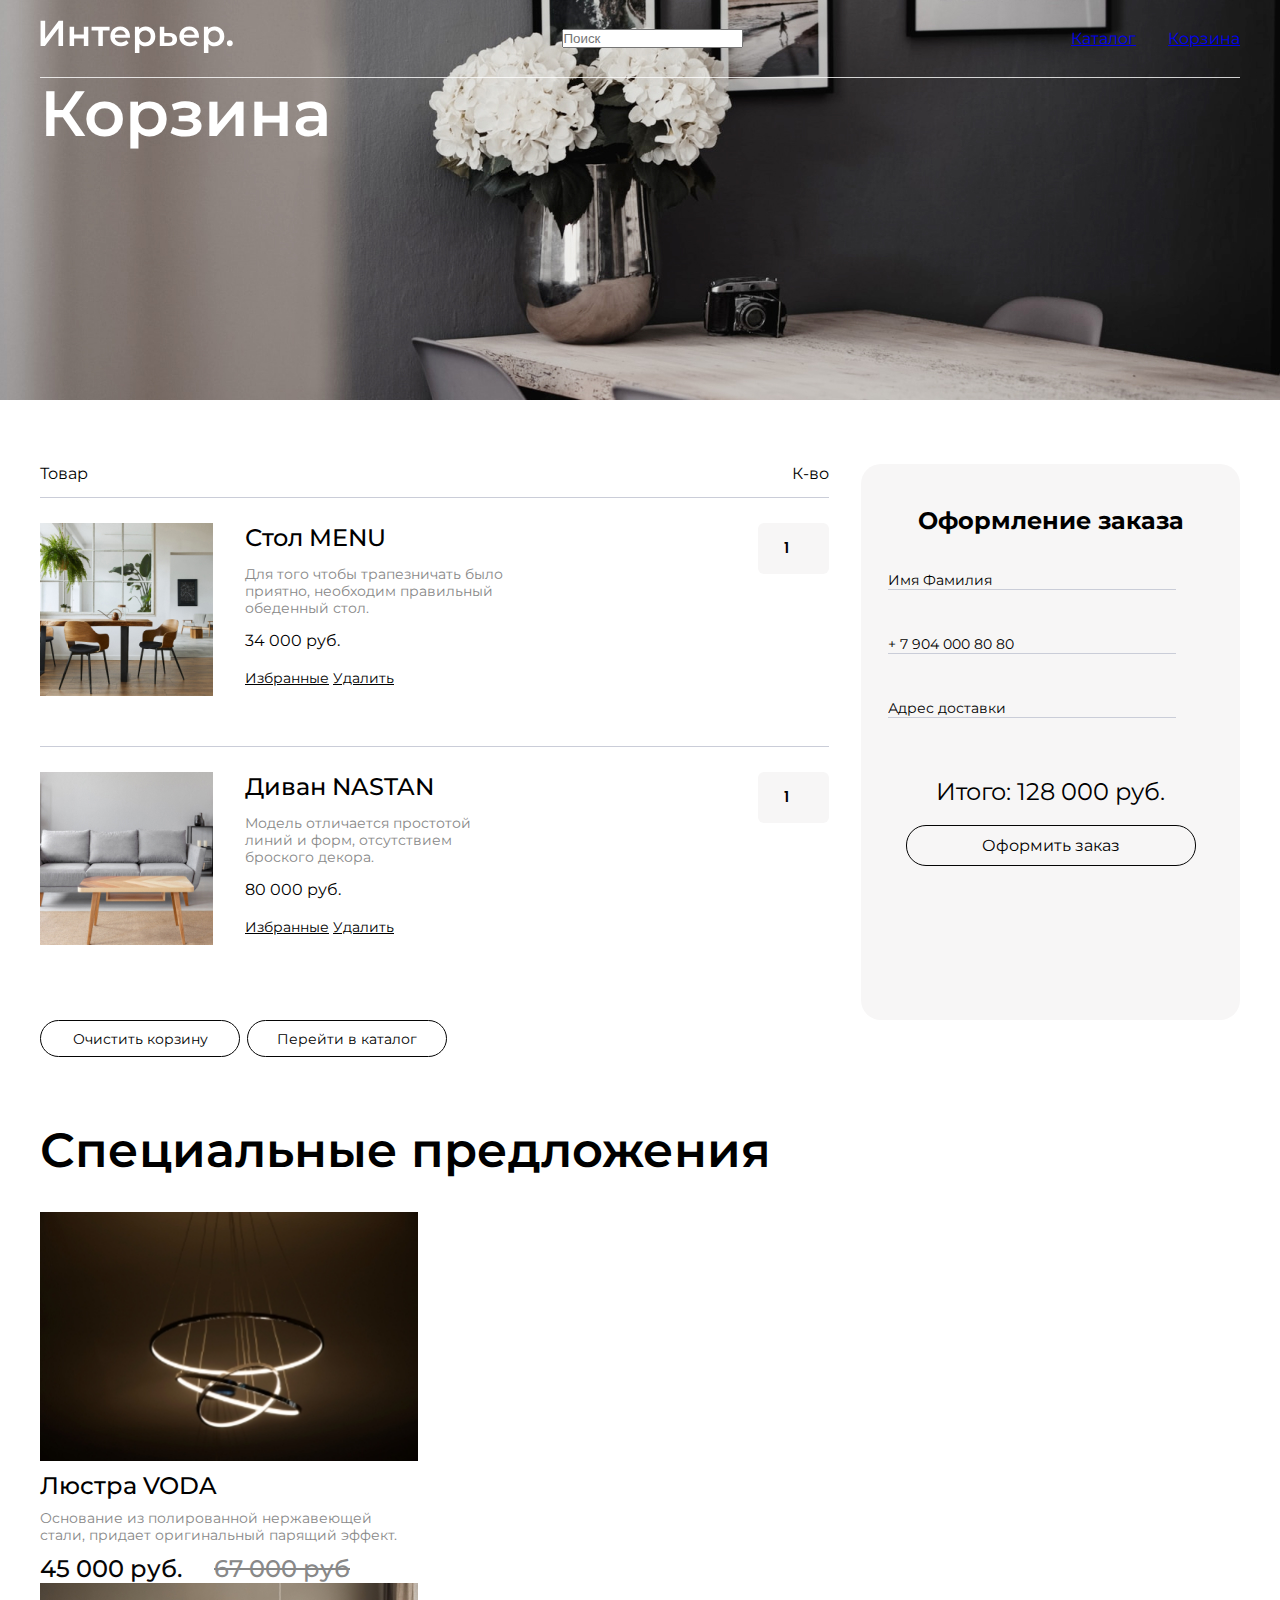
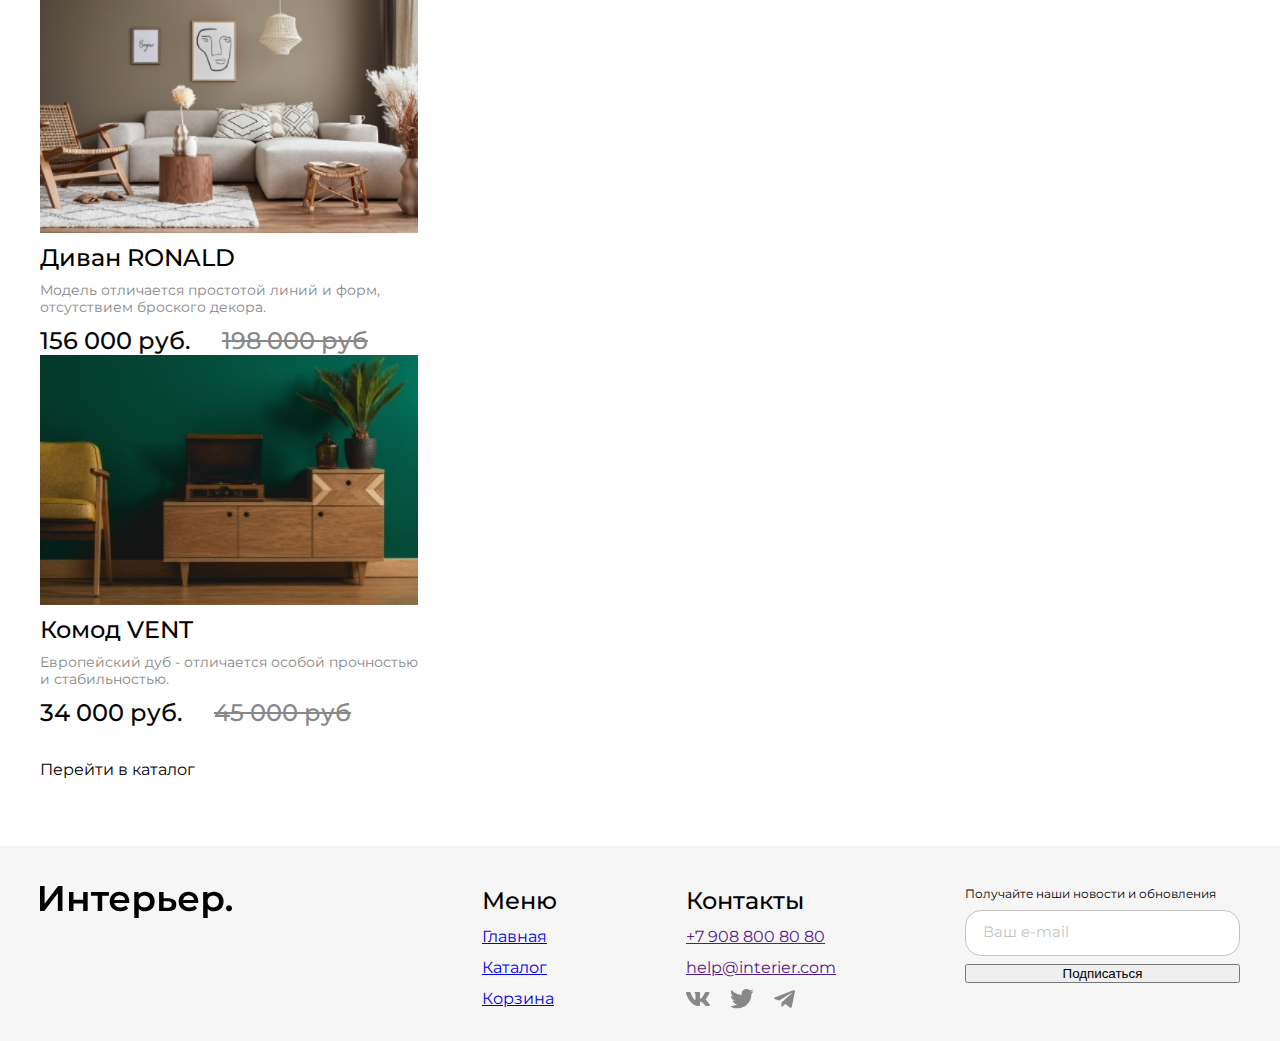
==== basket.html @ 19b3aca9 "Merge branch 'main' into course" ====
<!DOCTYPE html>
<html lang="en">

<head>
    <meta charset="UTF-8">
    <meta name="viewport" content="width=device-width, initial-scale=1.0">
    <title>Document</title>
    <link rel="preconnect" href="https://fonts.googleapis.com">
    <link rel="preconnect" href="https://fonts.gstatic.com" crossorigin>
    <link href="https://fonts.googleapis.com/css2?family=Montserrat:ital,wght@0,100..900;1,100..900&display=swap"
        rel="stylesheet">
    <link
        href="https://fonts.googleapis.com/css2?family=Poppins:ital,wght@0,100;0,200;0,300;0,400;0,500;0,600;0,700;0,800;0,900;1,100;1,200;1,300;1,400;1,500;1,600;1,700;1,800;1,900&display=swap"
        rel="stylesheet">
    <link rel="stylesheet" href="style.css">
</head>
    <body>
        <div class="top__basket center">
            <header class="header">
                <a class="logo" href="index.html"><img src="img/logo.svg" alt="Логотип"></a>
                <input placeholder="Поиск" class="header_input" type="text">
                <nav class="navigation">
                    <a class="navigation_link" href="catalog.html">Каталог</a>
                    <a class="navigation_link" href="basket.html">Корзина</a>
                </nav>
            </header>
            <h1 class="title__basket">Корзина </h1>
        </div>
        <div class="cart center">
            <div class="cart__content">
                    <div class="cart__name-box">
                        <p class="head__basket" >Товар</p>
                        <p class="head__basket">К-во</p>
                    </div>
                <div class="cart__item">
                    <div class="cart__left">
                        <img src="img/menu_mini.jpg" alt="menu_mini">
                        <div class="cart__info">
                            <h4 class="product__name">Стол MENU</h4>
                            <p class="product__overview">Для того чтобы трапезничать было приятно, необходим правильный обеденный стол.</p>
                            <p class="product__price">34 000 руб.</p>
                            <div class="cart__link-box">
                                <a class="cart__link-basket" href="#">Избранные</a>
                                <a class="cart__link-basket" href="#">Удалить</a>
                            </div>
                        </div>
                    </div>
                    <input class="number__basket" type="number" value="1" min="1">
                </div>
                <div class="cart__item">
                    <div class="cart__left">
                        <img src="img/nastan mini.jpg" alt="nastan mini">
                        <div class="cart__info">
                            <h4 class="product__name">Диван NASTAN</h4>
                            <p class="product__overview" >Модель отличается простотой линий и форм, отсутствием броского декора.</p>
                            <p class="product__price" >80 000 руб.</p>
                            <div class="cart__link-box">
                                <a class="cart__link-basket" href="#">Избранные</a>
                                <a class="cart__link-basket" href="#">Удалить</a>
                            </div>
                        </div>
                    </div>
                    <input class="number__basket" type="number" class="number_basket_min" value="1" min="1">
                </div>
            </div>
                    <div class="cart__form">
                        <h3 class="order" >Оформление заказа</h3>
                        <div class="order__basket">
                            <div class="form">
                                <input class="design" placeholder="Имя Фамилия" type="text">
                            </div>
                            <div class="form">
                                <input class="design" placeholder="+ 7 904 000 80 80" type="text">
                            </div>
                            <div class="form">
                                <input class="design" placeholder="Адрес доставки" type="text">
                            </div>
                        </div>
                        <p class="order__price"><span class="ingredient">Итого: 128 000 руб.</span></p>
                        <button class="order__text-basket">Оформить заказ</button>
                    </div>
        </div>
        <div class="forms center">
            <button class="bottom_box">Очистить корзину</button>
            <button class="bottom_box"><a href ="catalog.html" class="text_decoration_none">Перейти в каталог</a></button>
        </div>
    <main>
        <section class="product-box center">
            <h2 class="heading">Специальные предложения</h2>
            <div class="product-content">
                <article class="product">
                    <img src="img/productVODA.jpg" alt="product__img">
                    <h3 class="product__name">Люстра VODA</h3>
                    <p class="product__overview"> Основание из полированной нержавеющей стали, придает оригинальный
                        парящий эффект.</p>
                    <div class="product__box-price">
                        <span class="product__price">45 000 руб.</span>
                        <span class="product__price product__price-sale">67 000 руб</span>
                    </div>
                </article>
                <article class="product">
                    <img src="img/productRONALD.jpeg" alt="product__img">
                    <h3 class="product__name">Диван RONALD</h3>
                    <p class="product__overview">Модель отличается простотой линий и форм, отсутствием броского декора.
                    </p>
                    <div class="product__box-price">
                        <span class="product__price">156 000 руб.</span>
                        <span class="product__price product__price-sale">198 000 руб</span>
                    </div>
                </article>
                <article class="product">
                    <img src="img/productVENT.jpeg" alt="product__img">
                    <h3 class="product__name">Комод VENT</h3>
                    <p class="product__overview"> Европейский дуб - отличается особой прочностью и стабильностью.</p>
                    <div class="product__box-price">
                        <span class="product__price">34 000 руб.</span>
                        <span class="product__price product__price-sale">45 000 руб</span>
                    </div>
                </article>
            </div>
        </section>
        <div class="catalog center">
            <a class="catalog__link" href="catalog.html">Перейти в каталог</a>
        </div>
    </main>
    <footer class="footer center">
        <div>
            <img src="img/logofooter..svg" alt="Логотип">
        </div>
        <div class="footer__content">
            <section class="footer__info">
                <nav class="footer__item">
                    <h4 class="menu">Меню </h4>
                    <a class="menu__link " href="index.html">Главная</a>
                    <a class="menu__link" href="catalog.html">Каталог</a>
                    <a class="menu__link" href="cart.html">Корзина</a>
                </nav>
                <div class="footer__item">
                    <h4 class="contacts">Контакты</h4>
                    <a class="menu__link" href="">+7 908 800 80 80</a>
                    <a class="menu__link" href="">help@interier.com</a>
                    <div class="footer__icons">
                        <img src="img/vk.svg" alt="Вконтакте">
                        <img src="img/twitter.svg" alt="Твиттер">
                        <img src="img/telegram.svg" alt="Телеграм">
                    </div>
                </div>
                <form class="footer__form" action="#">
                    <p class="subscription">Получайте наши новости и обновления</p>
                    <input class="email" placeholder="Ваш e-mail" type="email">
                    <button class="button">Подписаться</button>
                </form>
            </section>
        </div>
    </footer>
</body>

</html>
---- style.css ----
.top__basket {
  height: 400px;
  background-image: url(img/basket_top.jpg);
  background-repeat: no-repeat;
  background-size: cover;
  background-position: center;
}

.title__basket {
  font-family: Montserrat;
  font-size: 64px;
  font-weight: 600;
  line-height: 70px;
  text-align: left;
  color: #ffffff;
}

.cart {
  display: grid;
  grid-template-columns: repeat(12, 1fr);
  gap: 32px;
  margin-top: 64px;
}
.cart__name-box {
  display: flex;
  justify-content: space-between;
  padding-bottom: 14px;
}
.cart__item {
  border-top: 0.5px solid #CACDD8;
  padding-top: 25px;
  margin-bottom: 50px;
  display: flex;
  justify-content: space-between;
  align-items: flex-start;
}
.cart__info {
  width: 276px;
}
.cart__left {
  display: flex;
  gap: 32px;
}
.cart__form {
  background: #F7F6F6;
  border-radius: 20px;
  height: 556px;
  grid-column: span 4;
  display: flex;
  flex-direction: column;
  align-items: center;
}
.cart__content {
  grid-column: span 8;
}
.cart__info {
  display: flex;
  flex-direction: column;
  gap: 14px;
}
.cart__link-basket {
  font-family: Montserrat;
  font-size: 14px;
  font-weight: 400;
  line-height: 29.4px;
  text-align: center;
  color: #000000;
}

.order {
  font-family: Montserrat;
  font-size: 24px;
  font-weight: 700;
  line-height: 29.26px;
  text-align: center;
  padding-top: 42px;
}
.order__price {
  font-family: Montserrat;
  font-size: 24px;
  font-weight: 400;
  line-height: 29.26px;
  text-align: center;
  padding-bottom: 18px;
}
.order__basket {
  width: 288px;
}
.order__text-basket {
  box-sizing: border-box;
  border: 1px solid #040404;
  border-radius: 20px;
  letter-spacing: 0%;
  width: 290px;
  height: 41px;
  background: transparent;
  color: #000000;
  font-family: Montserrat;
  font-weight: 400;
  font-size: 16px;
  text-align: center;
}

.bottom_box {
  font-size: 14px;
  font-weight: 400;
  box-sizing: border-box;
  border: 1px solid #040404;
  border-radius: 20px;
  letter-spacing: 0%;
  width: 200px;
  height: 37px;
  background: transparent;
  font-family: Montserrat;
}

.forms {
  display: flex;
  gap: 7px;
}

.order__basket {
  width: 288px;
  height: 143px;
  top: 577px;
  left: 968px;
  padding-top: 35px;
  padding-bottom: 64px;
  padding-right: 64px;
  padding-left: 27px;
  display: flex;
  flex-direction: column;
  gap: 44px;
}

.design {
  border: rgb(247, 246, 246);
  background: transparent;
}

.design::-moz-placeholder {
  font-family: Montserrat;
  font-size: 14px;
  font-weight: 400;
  line-height: 17.07px;
  color: rgb(0, 0, 0);
}

.design::placeholder {
  font-family: Montserrat;
  font-size: 14px;
  font-weight: 400;
  line-height: 17.07px;
  color: rgb(0, 0, 0);
}

.form {
  border-bottom: 1px solid rgb(202, 205, 216);
}

.number__basket {
  top: 523px;
  left: 837px;
  border-radius: 6px 6px 6px 6px;
  border-width: 0px;
  background: #F7F6F6;
  width: 71px;
  height: 51px;
  font-family: "Poppins";
  font-size: 14px;
  font-weight: 600;
  line-height: 29.4px;
  text-align: center;
}

.cart_item {
  width: 786px;
  height: 198px;
  top: 498px;
  left: 122px;
}

.text_decoration_none {
  text-decoration: none;
  color: #000000;
}

.filter-button {
  background-repeat: no-repeat;
  background-position: 140px;
  -webkit-appearance: none;
     -moz-appearance: none;
          appearance: none;
  box-sizing: border-box;
  border: 1px solid rgb(196, 196, 196);
  border-radius: 20px;
  width: 182px;
  height: 40px;
  font-size: 16px;
  font-weight: 500;
  padding-top: 9px;
  text-align: center;
}

.filtering-form {
  top: calc(100% + 14px);
  right: 0;
  display: flex;
  flex-direction: column;
  align-items: start;
  gap: 65px;
  box-shadow: 0px 4px 67px -12px rgba(0, 0, 0, 0.32);
}
.filtering-form__content-wrapper {
  display: flex;
  flex-direction: column;
  flex-wrap: wrap;
  gap: 32px;
  height: 468px;
  min-width: 446px;
  align-content: start;
  margin-bottom: 36px;
}
.filtering-form__frame {
  display: flex;
  flex-direction: column;
  flex-wrap: wrap;
  background-color: white;
  width: 541.5px;
  box-shadow: 0px 4px 67px -12px rgba(0, 0, 0, 0.3215686275);
  align-items: flex-end;
  align-content: space-around;
  justify-content: space-between;
  position: absolute;
  right: 0;
}
.filtering-form__fieldset {
  display: flex;
  flex-direction: column;
  padding: 0;
  border: none;
  max-width: 190px;
  gap: 14px;
}
.filtering-form__button {
  width: 190px;
  height: 40px;
  border-radius: 20px 20px 20px 20px;
  border: 1px 1px 1px 1px;
  background: none;
  opacity: 0px;
  border: 1px solid #040404;
  font-size: 16px;
  font-weight: 400;
  font-family: Montserrat;
}
.filtering-form__legend {
  Size: 16px;
  font-family: Montserrat;
  font-size: 16px;
  font-weight: 500;
  line-height: 19.5px;
  text-align: left;
  margin-bottom: 14px;
}

.filtering-form-margin {
  margin: 40px 48px;
}

.container {
  display: flex;
  flex-direction: row;
  justify-content: flex-end;
}

.filter-button-wrapper {
  position: relative;
  width: 100%;
  display: flex;
  justify-content: flex-end;
  background-color: white;
}

.button-apply {
  align-self: right;
  display: flex;
  justify-content: end;
  padding-bottom: 0px;
  margin-bottom: 0px;
}

.radio {
  display: flex;
  align-items: center;
  gap: 10px;
}
.radio__input {
  display: none;
}
.radio__label {
  display: flex;
  align-items: center;
  cursor: pointer;
  position: relative;
  padding-left: 30px;
}
.radio__label::before {
  content: "";
  width: 14px;
  height: 14px;
  border: 1px solid #888888;
  border-radius: 50px;
  position: absolute;
  left: 0;
  background-color: #fff;
}
.radio__input::-webkit-slider-thumb:active {
  cursor: grabbing;
}

.radio__input:checked + .radio__label::before {
  border-color: #000000;
  background-image: url(img/vector.svg);
  background-repeat: no-repeat;
  background-position: center;
}

.range {
  display: flex;
  flex-direction: column;
  gap: 14px;
}
.range__input {
  width: 190px;
  height: 10px;
  overflow: hidden;
  outline: none;
}
.range__slider {
  font-family: sans-serif;
  font-size: 14px;
  position: relative;
  height: 20px;
  width: 210px;
  display: inline-block;
  margin-top: -5px;
}
.range__slider input {
  position: absolute;
}

.range__input,
.range__input::-webkit-slider-runnable-track,
.range__input::-webkit-slider-thumb {
  -webkit-appearance: none;
  background: none;
}

.range__input::-webkit-slider-runnable-track {
  width: 200px;
  height: 1px;
  background: #000000;
}

.range__input:nth-child(2)::-webkit-slider-runnable-track {
  background: none;
}

.range__input::-webkit-slider-thumb {
  position: relative;
  height: 8px;
  width: 8px;
  margin-top: -4px;
  background: #000000;
  border: 1px solid #000;
  border-radius: 25px;
  cursor: pointer;
  z-index: 1;
}

.color-options {
  display: flex;
  flex-wrap: wrap;
  min-width: 190px;
  gap: 14px;
}

.checkbox {
  display: flex;
  align-items: center;
  gap: 10px;
}
.checkbox__input {
  display: none;
}
.checkbox__label {
  display: flex;
  align-items: center;
  cursor: pointer;
  position: relative;
  padding-left: 30px;
  font-size: 14px;
}
.checkbox__color-options {
  width: 15px;
  height: 15px;
}
.checkbox__label::before {
  content: "";
  display: inline-block;
  width: 14px;
  height: 14px;
  border: 1px solid #888888;
  position: absolute;
  left: 0;
  background-color: #fff;
}

.checkbox__input:checked + .checkbox__label::before {
  background-image: url(img/vector.svg);
  border-color: #000;
  background-repeat: no-repeat;
  background-position: center;
}

.checkbox::before {
  background-color: #fff;
  border-color: #808080;
}

.checkbox__label-black::before {
  background-color: #000;
  border-color: #000;
}

.checkbox__label-gray::before {
  background-color: #737373;
  border-color: #737373;
}

.checkbox__label-red::before {
  background-color: #FF0000;
  border-color: #FF0000;
}

.checkbox_label-orange::before {
  background-color: #FF7A41;
  border-color: #FF7A41;
}

.checkbox__label-yellow::before {
  background-color: #F2CB01;
  border-color: #F2CB01;
}

.checkbox__label-green::before {
  background-color: #00BF2A;
  border-color: #00BF2A;
}

.checkbox__label-teal::before {
  background-color: #1CCC97;
  border-color: #1CCC97;
}

.checkbox__label-blue::before {
  background-color: #009FE3;
  border-color: #009FE3;
}

.checkbox__label-darkblue::before {
  background-color: #000AF8;
  border-color: #000AF8;
}

.checkbox__label-darkpurple::before {
  background-color: #6710D6;
  border-color: #6710D6;
}

.checkbox__label-purple::before {
  background-color: #9D0DB5;
  border-color: #9D0DB5;
}

.checkbox__label-lavender::before {
  background-color: #D89AFF;
  border-color: #D89AFF;
}

.checkbox__label-pink::before {
  background-color: #FF65A6;
  border-color: #FF65A6;
}

.checkbox__input:checked + .checkbox__label-black::before,
.checkbox__input:checked + .checkbox__label-blue::before,
.checkbox__input:checked + .checkbox__label-purple::before {
  background-image: url(img/vector.svg);
}

.details[open] {
  display: flex;
  justify-content: flex-end;
}

.filt {
  padding-top: 70px;
  width: 419px;
  height: 40px;
  display: flex;
  justify-content: flex-start;
  align-items: flex-start;
  flex-direction: row;
  gap: 10px;
}

.form__buttons {
  display: flex;
  gap: 10px;
}

.select {
  background-image: url(IMAGE/miniature.jpeg);
  background-repeat: no-repeat;
  background-position: 180px;
  -webkit-appearance: none;
     -moz-appearance: none;
          appearance: none;
  box-sizing: border-box;
  border-radius: 20px;
  width: 227px;
  height: 40px;
  font-size: 16px;
  font-weight: 400;
  border: 1px 1px 1px 1px;
  border-color: #C4C4C4;
  color: rgb(0, 0, 0);
  font-family: Montserrat;
  padding-left: 23px;
}


* {
  margin: 0;
  padding: 0;
}

body {
  font-family: "Montserrat", sans-serif;
  font-optical-sizing: auto;
  font-weight: weight;
  font-style: normal;
}

.center {
  padding-left: calc(50% - 600px);
  padding-right: calc(50% - 600px);
}

a {
  text-align: none;
}

.top {
  height: 735px;
  background-image: url(img/topback.jpg);
  background-repeat: no-repeat;
  background-size: cover;
}
.top__catalog {
  background-image: url(img/topcatalog.jpeg);
  height: 400px;
}

.catalog__info {
  display: flex;
  flex-wrap: wrap;
  flex-direction: row;
  align-items: start;
  justify-content: space-between;
  padding-top: 64px;
  height: 40px;
}

.catalog__nav {
  display: flex;
  gap: 10px;
}

.black_link {
  color: #000000;
  font-size: 16px;
  font-weight: 400;
  font-family: Montserrat;
}

.header {
  height: 77px;
  display: flex;
  border-bottom: 0.5px solid rgba(255, 255, 255, 0.8);
  flex-wrap: wrap;
  justify-content: space-between;
  align-items: center;
}
.header__input {
  position: static;
  width: 288px;
  height: 41px;
  flex: none;
  flex-grow: 0;
  margin: 0px 10px;
  border: 1px solid #ffffff;
  border-radius: 20px;
  background: #ffffff;
  box-sizing: border-box;
  background-color: transparent;
  outline: none;
  color: #ffffff;
  font-size: 16px;
  font-weight: 400;
  line-height: 20px;
  letter-spacing: 0%;
  text-align: left;
  padding-left: 32px;
  padding-right: 32px;
}
.header__input::-moz-placeholder {
  color: #ffffff;
}
.header__input::placeholder {
  color: #ffffff;
}

.navigation {
  display: flex;
  gap: 32px;
}
.navigation__link {
  font-size: 16px;
  line-height: 20px;
  text-decoration: none;
  color: #ffffff;
  font-weight: 400;
  letter-spacing: 0%;
  text-align: left;
}

.catalog {
  font-size: 16px;
  line-height: 24px;
  color: #ffffff;
  font-weight: 400;
  letter-spacing: 0%;
  text-align: left;
  text-decoration-line: underline;
  margin-bottom: 64px;
  margin-top: 31px;
  align-items: center;
}
.catalog__link {
  color: rgb(0, 0, 0);
  font-size: 16px;
  font-weight: 400;
  line-height: 24px;
  letter-spacing: 0%;
  text-align: left;
  text-decoration: none;
}
.catalog__info {
  display: flex;
  flex-wrap: wrap;
  flex-direction: row;
  align-items: start;
  justify-content: space-between;
  padding-top: 64px;
  height: 40px;
}
.catalog__nav {
  display: flex;
  gap: 10px;
}

.link__black {
  color: #000000;
  font-size: 16px;
  font-weight: 400;
  font-family: Montserrat;
}

.navigation__link:hover {
  text-decoration-line: underline;
}

.title {
  margin-top: 64px;
  margin-bottom: 16px;
  text-align: left;
  width: 792px;
  color: #ffffff;
  font-size: 64px;
  font-weight: 600;
  line-height: 70px;
  letter-spacing: 0%;
  text-align: left;
}
.title__catalog {
  font-family: Montserrat;
  font-size: 64px;
  font-weight: 600;
  line-height: 70px;
  text-align: left;
  color: #FFFFFF;
  margin-top: 127px;
}

.tagline {
  font-size: 24px;
  line-height: 32px;
  margin-bottom: 16px;
  color: #ffffff;
  font-weight: 400;
  letter-spacing: 0%;
  text-align: left;
}

.catalog {
  font-size: 16px;
  line-height: 24px;
  color: #ffffff;
  font-weight: 400;
  letter-spacing: 0%;
  text-align: left;
  text-decoration-line: underline;
  margin-bottom: 64px;
  margin-top: 31px;
  align-items: center;
}

.heading {
  padding-top: 64px;
  margin-bottom: 32px;
  text-align: left;
  width: 792px;
  color: rgb(0, 0, 0);
  font-size: 48px;
  font-weight: 600;
  line-height: 59px;
  letter-spacing: 0%;
  text-align: left;
}

.for {
  display: grid;
  gap: 32px;
  grid-template-columns: repeat(12, 1fr);
  margin-top: 32px;
}
.for__item {
  height: 415px;
  grid-column: span 4;
  color: #ffffff;
  font-size: 34px;
  font-weight: 600;
  line-height: 41px;
  letter-spacing: 0%;
  font-style: normal;
  font-optical-sizing: auto;
  unicode-bidi: isolate;
  display: flex;
  justify-content: center;
  align-items: center;
}
.for__item_big {
  grid-column: span 6;
}
.for__item_1 {
  background-image: url(img/for_1.jpeg);
}
.for__item_2 {
  background-image: url(img/for_2.jpg);
}
.for__item_3 {
  background-image: url(img/for_3.jpg);
}
.for__item_4 {
  background-image: url(img/for_4.jpg);
}
.for__item_5 {
  background-image: url(img/for_5.jpg);
}

.product {
  width: 378px;
  display: flex;
  flex-direction: column;
  gap: 10px;
}
.product__content {
  height: 250px;
  background-repeat: no-repeat;
  block-size: auto;
  margin-top: 32px;
  display: flex;
  flex-wrap: wrap;
  -moz-column-gap: 32px;
  column-gap: 32px;
  row-gap: 48px;
}
.product__img {
  width: 100%;
}
.product__name {
  font-weight: 500;
  font-size: 24px;
  line-height: 29px;
  color: rgb(0, 0, 0);
  letter-spacing: 0%;
  text-align: left;
}
.product__overview {
  font-size: 14px;
  line-height: 17px;
  color: rgb(136, 136, 136);
  font-weight: 400;
  letter-spacing: 0%;
  text-align: left;
}
.product__box-price {
  display: flex;
  gap: 32px;
  color: rgb(5, 5, 5);
  font-size: 24px;
  font-weight: 500;
  line-height: 29px;
  letter-spacing: 0%;
  text-align: left;
}
.product__price-sale {
  font-weight: 500;
  font-size: 24px;
  line-height: 29px;
  text-decoration-line: line-through;
  color: rgb(136, 136, 136);
  letter-spacing: 0%;
  text-align: left;
}

.footer {
  background: rgb(247, 246, 246);
  display: flex;
  padding-bottom: 32px;
  padding-top: 40px;
  justify-content: space-between;
  flex-wrap: wrap;
  background-size: cover;
}

.menu {
  font-weight: 500;
  font-size: 24px;
  line-height: 29px;
  color: #000000;
}

.contacts {
  font-weight: 500;
  font-size: 24px;
  line-height: 29px;
  color: #000000;
}

.footer__content {
  width: 792px;
  display: flex;
  justify-content: flex-end;
  flex-wrap: wrap;
}
.footer__info {
  display: flex;
  gap: 129px;
  flex-wrap: nowrap;
}
.footer__item {
  flex-direction: column;
  gap: 12px;
  flex-wrap: wrap;
  display: flex;
}
.footer__icons {
  display: flex;
  gap: 20px;
  align-items: center;
  flex-wrap: wrap;
}
.footer__form {
  display: flex;
  flex-direction: column;
  gap: 8px;
  flex-wrap: wrap;
}

.nav-down_link {
  font-weight: 500;
  font-size: 14px;
  line-height: 17px;
  color: #888888;
  text-decoration: none;
}

.nav-down_link:hover {
  text-decoration-line: underline;
}

.subscription {
  font-size: 12px;
  line-height: 16px;
  color: #000000;
}

.email {
  box-sizing: border-box;
  border: 1px solid #C4C4C4;
  border-radius: 16px;
  background: #ffffff;
  line-height: 15px;
  letter-spacing: 0%;
  width: 275px;
  height: 46px;
  padding-left: 17px;
}

.email::-moz-placeholder {
  color: #C4C4C4;
  font-family: Montserrat;
  font-weight: 400;
  font-size: 15px;
}

.email::placeholder {
  color: #C4C4C4;
  font-family: Montserrat;
  font-weight: 400;
  font-size: 15px;
}/*# sourceMappingURL=style.css.map */
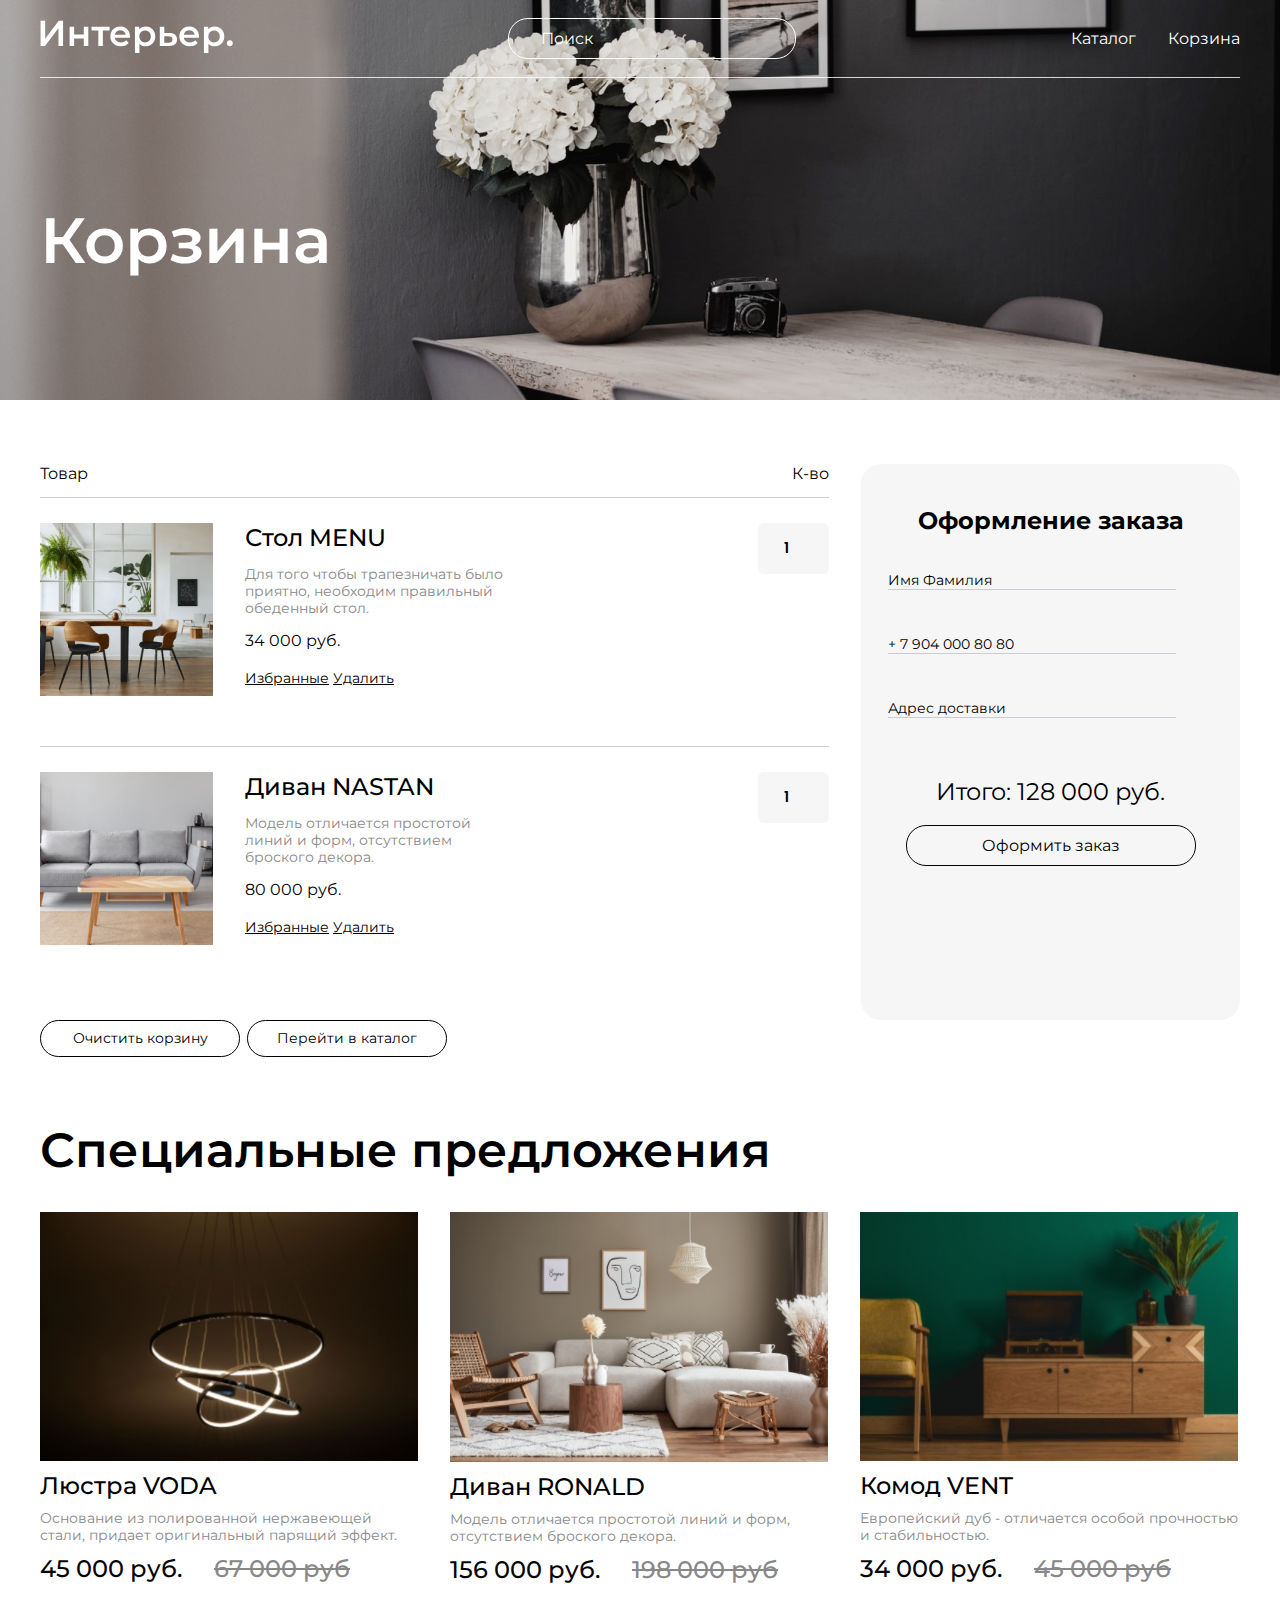
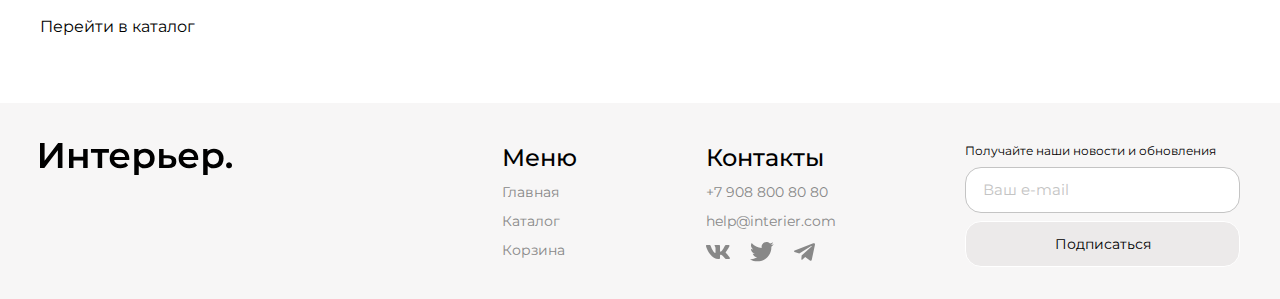
==== commit ede316aa: "mobile" ====
--- a/basket.html
+++ b/basket.html
@@ -14,76 +14,81 @@
         rel="stylesheet">
     <link rel="stylesheet" href="style.css">
 </head>
-    <body>
-        <div class="top__basket center">
-            <header class="header">
-                <a class="logo" href="index.html"><img src="img/logo.svg" alt="Логотип"></a>
-                <input placeholder="Поиск" class="header_input" type="text">
-                <nav class="navigation">
-                    <a class="navigation_link" href="catalog.html">Каталог</a>
-                    <a class="navigation_link" href="basket.html">Корзина</a>
-                </nav>
-            </header>
-            <h1 class="title__basket">Корзина </h1>
-        </div>
-        <div class="cart center">
-            <div class="cart__content">
-                    <div class="cart__name-box">
-                        <p class="head__basket" >Товар</p>
-                        <p class="head__basket">К-во</p>
-                    </div>
-                <div class="cart__item">
-                    <div class="cart__left">
-                        <img src="img/menu_mini.jpg" alt="menu_mini">
-                        <div class="cart__info">
-                            <h4 class="product__name">Стол MENU</h4>
-                            <p class="product__overview">Для того чтобы трапезничать было приятно, необходим правильный обеденный стол.</p>
-                            <p class="product__price">34 000 руб.</p>
-                            <div class="cart__link-box">
-                                <a class="cart__link-basket" href="#">Избранные</a>
-                                <a class="cart__link-basket" href="#">Удалить</a>
-                            </div>
+
+<body>
+    <div class="top__basket center">
+        <header class="header">
+            <a class="logo" href="index.html"><img src="img/logo.svg" alt="Логотип"></a>
+            <input placeholder="Поиск" class="header__input" type="text">
+            <nav class="navigation">
+                <a class="navigation__link" href="catalog.html">Каталог</a>
+                <a class="navigation__link" href="basket.html">Корзина</a>
+            </nav>
+        </header>
+        <h1 class="title__basket">Корзина </h1>
+    </div>
+    <div class="cart center">
+        <div class="cart__content">
+            <div class="cart__name-box">
+                <p class="head__basket">Товар</p>
+                <p class="head__basket">К-во</p>
+            </div>
+            <div class="cart__item">
+                <div class="cart__left">
+                    <img src="img/menu_mini.jpg" alt="menu_mini">
+                    <div class="cart__info">
+                        <h4 class="product__name">Стол MENU</h4>
+                        <p class="product__overview">Для того чтобы трапезничать было приятно, необходим правильный
+                            обеденный стол.</p>
+                        <p class="product__price">34 000 руб.</p>
+                        <div class="cart__link-box">
+                            <a class="cart__link-basket" href="#">Избранные</a>
+                            <a class="cart__link-basket" href="#">Удалить</a>
                         </div>
                     </div>
-                    <input class="number__basket" type="number" value="1" min="1">
                 </div>
-                <div class="cart__item">
-                    <div class="cart__left">
-                        <img src="img/nastan mini.jpg" alt="nastan mini">
-                        <div class="cart__info">
-                            <h4 class="product__name">Диван NASTAN</h4>
-                            <p class="product__overview" >Модель отличается простотой линий и форм, отсутствием броского декора.</p>
-                            <p class="product__price" >80 000 руб.</p>
-                            <div class="cart__link-box">
-                                <a class="cart__link-basket" href="#">Избранные</a>
-                                <a class="cart__link-basket" href="#">Удалить</a>
-                            </div>
+                <input class="number__basket" type="number" value="1" min="1">
+            </div>
+            <div class="cart__item">
+                <div class="cart__left">
+                    <img src="img/nastan_mini.jpg" alt="nastan_mini">
+                    <div class="cart__info">
+                        <h4 class="product__name">Диван NASTAN</h4>
+                        <p class="product__overview">Модель отличается простотой линий и форм, отсутствием броского
+                            декора.</p>
+                        <p class="product__price">80 000 руб.</p>
+                        <div class="cart__link-box">
+                            <a class="cart__link-basket" href="#">Избранные</a>
+                            <a class="cart__link-basket" href="#">Удалить</a>
                         </div>
                     </div>
-                    <input class="number__basket" type="number" class="number_basket_min" value="1" min="1">
+                </div>
+                <input class="number__basket" type="number" value="1" min="1">
+            </div>
+        </div>
+        <div class="cart__form">
+            <h3 class="order">Оформление заказа</h3>
+            <div class="order__basket">
+                <div class="form">
+                    <input class="design" placeholder="Имя Фамилия" type="text">
+                </div>
+                <div class="form">
+                    <input class="design" placeholder="+ 7 904 000 80 80" type="tel">
+                </div>
+                <div class="form">
+                    <input class="design" placeholder="Адрес доставки" type="text">
                 </div>
             </div>
-                    <div class="cart__form">
-                        <h3 class="order" >Оформление заказа</h3>
-                        <div class="order__basket">
-                            <div class="form">
-                                <input class="design" placeholder="Имя Фамилия" type="text">
-                            </div>
-                            <div class="form">
-                                <input class="design" placeholder="+ 7 904 000 80 80" type="text">
-                            </div>
-                            <div class="form">
-                                <input class="design" placeholder="Адрес доставки" type="text">
-                            </div>
-                        </div>
-                        <p class="order__price"><span class="ingredient">Итого: 128 000 руб.</span></p>
-                        <button class="order__text-basket">Оформить заказ</button>
-                    </div>
+            <p class="order__price">Итого: <span class="ingredient">128 000 руб.</span></p>
+            <button class="order__text-basket">Оформить заказ</button>
         </div>
-        <div class="forms center">
-            <button class="bottom_box">Очистить корзину</button>
-            <button class="bottom_box"><a href ="catalog.html" class="text_decoration_none">Перейти в каталог</a></button>
-        </div>
+    </div>
+    <div class="forms center">
+        <button class="button__box">Очистить корзину</button>
+        <form action="catalog.html">
+            <button class="button__box-catalog">Перейти в каталог</button>
+        </form>
+    </div>
     <main>
         <section class="product-box center">
             <h2 class="heading">Специальные предложения</h2>
--- a/style.css
+++ b/style.css
@@ -1,3 +1,436 @@
+* {
+  margin: 0;
+  padding: 0;
+}
+
+body {
+  font-family: "Montserrat", sans-serif;
+  font-optical-sizing: auto;
+  font-weight: weight;
+  font-style: normal;
+}
+
+.center {
+  padding-left: calc(50% - 600px);
+  padding-right: calc(50% - 600px);
+}
+
+a {
+  text-align: none;
+}
+
+.top {
+  height: 735px;
+  background-image: url(img/topback.jpg);
+  background-repeat: no-repeat;
+  background-size: cover;
+}
+.top__catalog {
+  background-image: url(img/topcatalog.jpeg);
+  height: 400px;
+}
+
+.header {
+  height: 77px;
+  display: flex;
+  border-bottom: 0.5px solid rgba(255, 255, 255, 0.8);
+  flex-wrap: wrap;
+  justify-content: space-between;
+  align-items: center;
+}
+.header__input {
+  position: static;
+  width: 288px;
+  height: 41px;
+  flex: none;
+  flex-grow: 0;
+  margin: 0px 10px;
+  border: 1px solid #ffffff;
+  border-radius: 20px;
+  background: #ffffff;
+  box-sizing: border-box;
+  background-color: transparent;
+  outline: none;
+  color: #ffffff;
+  font-size: 16px;
+  font-weight: 400;
+  line-height: 20px;
+  letter-spacing: 0%;
+  text-align: left;
+  padding-left: 32px;
+  padding-right: 32px;
+  font-family: Montserrat;
+}
+.header__input::-moz-placeholder {
+  color: #ffffff;
+}
+.header__input::placeholder {
+  color: #ffffff;
+}
+
+.navigation {
+  display: flex;
+  gap: 32px;
+}
+.navigation__link {
+  font-size: 16px;
+  line-height: 20px;
+  text-decoration: none;
+  color: #ffffff;
+  font-weight: 400;
+  letter-spacing: 0%;
+  text-align: left;
+}
+.navigation__mobil {
+  display: none;
+}
+
+.catalog {
+  font-size: 16px;
+  line-height: 24px;
+  color: #ffffff;
+  font-weight: 400;
+  letter-spacing: 0%;
+  text-align: left;
+  text-decoration-line: underline;
+  margin-bottom: 64px;
+  margin-top: 31px;
+  align-items: center;
+}
+.catalog__link {
+  color: rgb(0, 0, 0);
+  font-size: 16px;
+  font-weight: 400;
+  line-height: 24px;
+  letter-spacing: 0%;
+  text-align: left;
+  text-decoration: none;
+}
+.catalog__info {
+  display: flex;
+  flex-wrap: wrap;
+  flex-direction: row;
+  align-items: start;
+  justify-content: space-between;
+  padding-top: 64px;
+  height: 40px;
+}
+.catalog__nav {
+  display: flex;
+  gap: 10px;
+}
+
+.link__black {
+  color: #000000;
+  font-size: 16px;
+  font-weight: 400;
+  font-family: Montserrat;
+}
+
+.navigation_link:hover {
+  text-decoration-line: underline;
+}
+
+.title {
+  margin-top: 64px;
+  margin-bottom: 16px;
+  text-align: left;
+  width: 792px;
+  color: #ffffff;
+  font-size: 64px;
+  font-weight: 600;
+  line-height: 70px;
+  letter-spacing: 0%;
+  text-align: left;
+}
+.title__catalog {
+  font-family: Montserrat;
+  font-size: 64px;
+  font-weight: 600;
+  line-height: 70px;
+  text-align: left;
+  color: #FFFFFF;
+  margin-top: 127px;
+}
+
+.tagline {
+  font-size: 24px;
+  line-height: 32px;
+  margin-bottom: 16px;
+  color: #ffffff;
+  font-weight: 400;
+  letter-spacing: 0%;
+  text-align: left;
+}
+
+.heading {
+  padding-top: 64px;
+  margin-bottom: 32px;
+  text-align: left;
+  width: 792px;
+  color: rgb(0, 0, 0);
+  font-size: 48px;
+  font-weight: 600;
+  line-height: 59px;
+  letter-spacing: 0%;
+  text-align: left;
+}
+
+.for {
+  display: grid;
+  gap: 32px;
+  grid-template-columns: repeat(12, 1fr);
+  margin-top: 32px;
+}
+.for__item {
+  height: 415px;
+  grid-column: span 4;
+  color: #ffffff;
+  font-size: 34px;
+  font-weight: 600;
+  line-height: 41px;
+  letter-spacing: 0%;
+  font-style: normal;
+  font-optical-sizing: auto;
+  unicode-bidi: isolate;
+  display: flex;
+  justify-content: center;
+  align-items: center;
+}
+.for__item_big {
+  grid-column: span 6;
+}
+.for__item_1 {
+  background-image: url(img/for_1.jpeg);
+}
+.for__item_2 {
+  background-image: url(img/for_2.jpg);
+}
+.for__item_3 {
+  background-image: url(img/for_3.jpg);
+}
+.for__item_4 {
+  background-image: url(img/for_4.jpg);
+}
+.for__item_5 {
+  background-image: url(img/for_5.jpg);
+}
+
+.product-content {
+  height: 250px;
+  background-repeat: no-repeat;
+  block-size: auto;
+  margin-top: 32px;
+  display: flex;
+  flex-wrap: wrap;
+  -moz-column-gap: 32px;
+  column-gap: 32px;
+  row-gap: 48px;
+}
+
+.product {
+  width: 378px;
+  display: flex;
+  flex-direction: column;
+  gap: 10px;
+}
+
+.product__img {
+  width: 100%;
+}
+
+.product__name {
+  font-weight: 500;
+  font-size: 24px;
+  line-height: 29px;
+  color: rgb(0, 0, 0);
+  letter-spacing: 0%;
+  text-align: left;
+}
+
+.product__overview {
+  font-size: 14px;
+  line-height: 17px;
+  color: rgb(136, 136, 136);
+  font-weight: 400;
+  letter-spacing: 0%;
+  text-align: left;
+}
+
+.product__box-price {
+  display: flex;
+  gap: 32px;
+  color: rgb(5, 5, 5);
+  font-size: 24px;
+  font-weight: 500;
+  line-height: 29px;
+  letter-spacing: 0%;
+  text-align: left;
+}
+
+.product__price-sale {
+  font-weight: 500;
+  font-size: 24px;
+  line-height: 29px;
+  text-decoration-line: line-through;
+  color: rgb(136, 136, 136);
+  letter-spacing: 0%;
+  text-align: left;
+}
+
+.footer {
+  background: rgb(247, 246, 246);
+  display: flex;
+  padding-bottom: 32px;
+  padding-top: 40px;
+  justify-content: space-between;
+  flex-wrap: wrap;
+  background-size: cover;
+}
+
+.menu {
+  font-weight: 500;
+  font-size: 24px;
+  line-height: 29px;
+  color: #000000;
+}
+.menu__link {
+  font-weight: 400;
+  font-size: 14px;
+  line-height: 17px;
+  color: #888888;
+  text-decoration: none;
+  font-family: Montserrat;
+}
+.menu__link:hover {
+  text-decoration-line: underline;
+}
+
+.contacts {
+  font-weight: 500;
+  font-size: 24px;
+  line-height: 29px;
+  color: #000000;
+}
+
+.footer__content {
+  width: 792px;
+  display: flex;
+  justify-content: flex-end;
+  flex-wrap: wrap;
+}
+
+.footer__info {
+  display: flex;
+  gap: 129px;
+  flex-wrap: nowrap;
+}
+
+.footer__item {
+  flex-direction: column;
+  gap: 12px;
+  flex-wrap: wrap;
+  display: flex;
+}
+
+.footer__icons {
+  display: flex;
+  gap: 20px;
+  align-items: center;
+  flex-wrap: wrap;
+}
+
+.footer__form {
+  display: flex;
+  flex-direction: column;
+  gap: 8px;
+  flex-wrap: wrap;
+}
+
+.subscription {
+  font-size: 12px;
+  line-height: 16px;
+  color: #000000;
+}
+
+.email {
+  box-sizing: border-box;
+  border: 1px solid #C4C4C4;
+  border-radius: 16px;
+  background: #ffffff;
+  line-height: 15px;
+  letter-spacing: 0%;
+  width: 275px;
+  height: 46px;
+  padding-left: 17px;
+}
+
+.email::-moz-placeholder {
+  color: #C4C4C4;
+  font-family: Montserrat;
+  font-weight: 400;
+  font-size: 15px;
+}
+
+.email::placeholder {
+  color: #C4C4C4;
+  font-family: Montserrat;
+  font-weight: 400;
+  font-size: 15px;
+}
+
+.button {
+  width: 275px;
+  height: 46px;
+  border: 1px 1px 1px 1px;
+  opacity: 0px;
+  border: 1px solid #ffffff;
+  border-radius: 16px;
+  font-family: Montserrat;
+  font-weight: 400;
+  font-size: 14px;
+  background: rgba(222, 215, 215, 0.4117647059);
+}
+.button__box {
+  width: 200px;
+  height: 37px;
+  top: 983px;
+  left: 328px;
+  gap: 10px;
+  border-radius: 50px;
+  border: 1px;
+  opacity: 0px;
+  border: 1px solid #000000;
+  background: transparent;
+  font-family: Montserrat;
+  font-size: 14px;
+  font-weight: 400;
+  line-height: 17.07px;
+  text-align: center;
+}
+.button__box-catalog {
+  width: 200px;
+  height: 37px;
+  border-radius: 50px;
+  border: 1px solid #000000;
+  background: transparent;
+  font-size: 14px;
+  font-weight: 400;
+  line-height: 17.07px;
+  text-align: center;
+  color: #000000;
+  text-decoration: none;
+  font-family: Montserrat;
+}
+
+.ingredient {
+  font-family: Montserrat;
+  font-size: 24px;
+  font-weight: 400;
+  line-height: 29.26px;
+  text-align: center;
+}
+
 .top__basket {
   height: 400px;
   background-image: url(img/basket_top.jpg);
@@ -13,6 +446,7 @@
   line-height: 70px;
   text-align: left;
   color: #ffffff;
+  padding-top: 127px;
 }
 
 .cart {
@@ -29,7 +463,7 @@
 .cart__item {
   border-top: 0.5px solid #CACDD8;
   padding-top: 25px;
-  margin-bottom: 50px;
+  padding-bottom: 50px;
   display: flex;
   justify-content: space-between;
   align-items: flex-start;
@@ -136,6 +570,8 @@
 .design {
   border: rgb(247, 246, 246);
   background: transparent;
+  width: 288px;
+  outline: 0;
 }
 
 .design::-moz-placeholder {
@@ -542,405 +978,75 @@
 }
 
 
-* {
-  margin: 0;
-  padding: 0;
-}
-
-body {
-  font-family: "Montserrat", sans-serif;
-  font-optical-sizing: auto;
-  font-weight: weight;
-  font-style: normal;
-}
-
-.center {
-  padding-left: calc(50% - 600px);
-  padding-right: calc(50% - 600px);
-}
-
-a {
-  text-align: none;
-}
-
-.top {
-  height: 735px;
-  background-image: url(img/topback.jpg);
-  background-repeat: no-repeat;
-  background-size: cover;
-}
-.top__catalog {
-  background-image: url(img/topcatalog.jpeg);
-  height: 400px;
-}
-
-.catalog__info {
-  display: flex;
-  flex-wrap: wrap;
-  flex-direction: row;
-  align-items: start;
-  justify-content: space-between;
-  padding-top: 64px;
-  height: 40px;
-}
-
-.catalog__nav {
-  display: flex;
-  gap: 10px;
-}
-
-.black_link {
-  color: #000000;
-  font-size: 16px;
-  font-weight: 400;
-  font-family: Montserrat;
-}
-
-.header {
-  height: 77px;
-  display: flex;
-  border-bottom: 0.5px solid rgba(255, 255, 255, 0.8);
-  flex-wrap: wrap;
-  justify-content: space-between;
-  align-items: center;
-}
-.header__input {
-  position: static;
-  width: 288px;
-  height: 41px;
-  flex: none;
-  flex-grow: 0;
-  margin: 0px 10px;
-  border: 1px solid #ffffff;
-  border-radius: 20px;
-  background: #ffffff;
-  box-sizing: border-box;
-  background-color: transparent;
-  outline: none;
-  color: #ffffff;
-  font-size: 16px;
-  font-weight: 400;
-  line-height: 20px;
-  letter-spacing: 0%;
-  text-align: left;
-  padding-left: 32px;
-  padding-right: 32px;
-}
-.header__input::-moz-placeholder {
-  color: #ffffff;
-}
-.header__input::placeholder {
-  color: #ffffff;
-}
-
-.navigation {
-  display: flex;
-  gap: 32px;
-}
-.navigation__link {
-  font-size: 16px;
-  line-height: 20px;
-  text-decoration: none;
-  color: #ffffff;
-  font-weight: 400;
-  letter-spacing: 0%;
-  text-align: left;
-}
-
-.catalog {
-  font-size: 16px;
-  line-height: 24px;
-  color: #ffffff;
-  font-weight: 400;
-  letter-spacing: 0%;
-  text-align: left;
-  text-decoration-line: underline;
-  margin-bottom: 64px;
-  margin-top: 31px;
-  align-items: center;
-}
-.catalog__link {
-  color: rgb(0, 0, 0);
-  font-size: 16px;
-  font-weight: 400;
-  line-height: 24px;
-  letter-spacing: 0%;
-  text-align: left;
-  text-decoration: none;
-}
-.catalog__info {
-  display: flex;
-  flex-wrap: wrap;
-  flex-direction: row;
-  align-items: start;
-  justify-content: space-between;
-  padding-top: 64px;
-  height: 40px;
-}
-.catalog__nav {
-  display: flex;
-  gap: 10px;
-}
-
-.link__black {
-  color: #000000;
-  font-size: 16px;
-  font-weight: 400;
-  font-family: Montserrat;
-}
-
-.navigation__link:hover {
-  text-decoration-line: underline;
-}
-
-.title {
-  margin-top: 64px;
-  margin-bottom: 16px;
-  text-align: left;
-  width: 792px;
-  color: #ffffff;
-  font-size: 64px;
-  font-weight: 600;
-  line-height: 70px;
-  letter-spacing: 0%;
-  text-align: left;
-}
-.title__catalog {
-  font-family: Montserrat;
-  font-size: 64px;
-  font-weight: 600;
-  line-height: 70px;
-  text-align: left;
-  color: #FFFFFF;
-  margin-top: 127px;
-}
-
-.tagline {
-  font-size: 24px;
-  line-height: 32px;
-  margin-bottom: 16px;
-  color: #ffffff;
-  font-weight: 400;
-  letter-spacing: 0%;
-  text-align: left;
-}
-
-.catalog {
-  font-size: 16px;
-  line-height: 24px;
-  color: #ffffff;
-  font-weight: 400;
-  letter-spacing: 0%;
-  text-align: left;
-  text-decoration-line: underline;
-  margin-bottom: 64px;
-  margin-top: 31px;
-  align-items: center;
-}
-
-.heading {
-  padding-top: 64px;
-  margin-bottom: 32px;
-  text-align: left;
-  width: 792px;
-  color: rgb(0, 0, 0);
-  font-size: 48px;
-  font-weight: 600;
-  line-height: 59px;
-  letter-spacing: 0%;
-  text-align: left;
-}
-
-.for {
-  display: grid;
-  gap: 32px;
-  grid-template-columns: repeat(12, 1fr);
-  margin-top: 32px;
-}
-.for__item {
-  height: 415px;
-  grid-column: span 4;
-  color: #ffffff;
-  font-size: 34px;
-  font-weight: 600;
-  line-height: 41px;
-  letter-spacing: 0%;
-  font-style: normal;
-  font-optical-sizing: auto;
-  unicode-bidi: isolate;
-  display: flex;
-  justify-content: center;
-  align-items: center;
-}
-.for__item_big {
-  grid-column: span 6;
-}
-.for__item_1 {
-  background-image: url(img/for_1.jpeg);
-}
-.for__item_2 {
-  background-image: url(img/for_2.jpg);
-}
-.for__item_3 {
-  background-image: url(img/for_3.jpg);
-}
-.for__item_4 {
-  background-image: url(img/for_4.jpg);
-}
-.for__item_5 {
-  background-image: url(img/for_5.jpg);
-}
-
-.product {
-  width: 378px;
-  display: flex;
-  flex-direction: column;
-  gap: 10px;
-}
-.product__content {
-  height: 250px;
-  background-repeat: no-repeat;
-  block-size: auto;
-  margin-top: 32px;
-  display: flex;
-  flex-wrap: wrap;
-  -moz-column-gap: 32px;
-  column-gap: 32px;
-  row-gap: 48px;
-}
-.product__img {
-  width: 100%;
-}
-.product__name {
-  font-weight: 500;
-  font-size: 24px;
-  line-height: 29px;
-  color: rgb(0, 0, 0);
-  letter-spacing: 0%;
-  text-align: left;
-}
-.product__overview {
-  font-size: 14px;
-  line-height: 17px;
-  color: rgb(136, 136, 136);
-  font-weight: 400;
-  letter-spacing: 0%;
-  text-align: left;
-}
-.product__box-price {
-  display: flex;
-  gap: 32px;
-  color: rgb(5, 5, 5);
-  font-size: 24px;
-  font-weight: 500;
-  line-height: 29px;
-  letter-spacing: 0%;
-  text-align: left;
-}
-.product__price-sale {
-  font-weight: 500;
-  font-size: 24px;
-  line-height: 29px;
-  text-decoration-line: line-through;
-  color: rgb(136, 136, 136);
-  letter-spacing: 0%;
-  text-align: left;
-}
-
-.footer {
-  background: rgb(247, 246, 246);
-  display: flex;
-  padding-bottom: 32px;
-  padding-top: 40px;
-  justify-content: space-between;
-  flex-wrap: wrap;
-  background-size: cover;
-}
-
-.menu {
-  font-weight: 500;
-  font-size: 24px;
-  line-height: 29px;
-  color: #000000;
-}
-
-.contacts {
-  font-weight: 500;
-  font-size: 24px;
-  line-height: 29px;
-  color: #000000;
-}
-
-.footer__content {
-  width: 792px;
-  display: flex;
-  justify-content: flex-end;
-  flex-wrap: wrap;
-}
-.footer__info {
-  display: flex;
-  gap: 129px;
-  flex-wrap: nowrap;
-}
-.footer__item {
-  flex-direction: column;
-  gap: 12px;
-  flex-wrap: wrap;
-  display: flex;
-}
-.footer__icons {
-  display: flex;
-  gap: 20px;
-  align-items: center;
-  flex-wrap: wrap;
-}
-.footer__form {
-  display: flex;
-  flex-direction: column;
-  gap: 8px;
-  flex-wrap: wrap;
-}
-
-.nav-down_link {
-  font-weight: 500;
-  font-size: 14px;
-  line-height: 17px;
-  color: #888888;
-  text-decoration: none;
-}
-
-.nav-down_link:hover {
-  text-decoration-line: underline;
-}
-
-.subscription {
-  font-size: 12px;
-  line-height: 16px;
-  color: #000000;
-}
-
-.email {
-  box-sizing: border-box;
-  border: 1px solid #C4C4C4;
-  border-radius: 16px;
-  background: #ffffff;
-  line-height: 15px;
-  letter-spacing: 0%;
-  width: 275px;
-  height: 46px;
-  padding-left: 17px;
-}
-
-.email::-moz-placeholder {
-  color: #C4C4C4;
-  font-family: Montserrat;
-  font-weight: 400;
-  font-size: 15px;
-}
-
-.email::placeholder {
-  color: #C4C4C4;
-  font-family: Montserrat;
-  font-weight: 400;
-  font-size: 15px;
+@media (max-width: 767px) {
+  .center {
+    padding-left: 16px;
+    padding-right: 16px;
+  }
+  .header {
+    padding-top: 32px;
+  }
+  .header__input {
+    display: none;
+  }
+  .navigation__mobil {
+    display: flex;
+    align-items: center;
+    gap: 32px;
+  }
+  .navigation__link {
+    display: none;
+  }
+  .logo__img {
+    width: 99px;
+  }
+  .title {
+    font-size: 48px;
+    font-weight: 600;
+    line-height: 58.51px;
+    text-align: center;
+  }
+  .tagline {
+    font-size: 16px;
+    font-weight: 400;
+    line-height: 32px;
+    text-align: center;
+  }
+  .catalog {
+    font-size: 14px;
+    font-weight: 400;
+    line-height: 24px;
+    text-align: center;
+  }
+  .heading {
+    font-size: 24px;
+    line-height: 29.26px;
+    text-align: left;
+  }
+  .for {
+    grid-template-columns: repeat(4, 1 fr);
+    gap: 16px;
+  }
+  .for__item {
+    grid-column: 1/-1;
+    height: 375px;
+    font-size: 28px;
+    line-height: 34px;
+  }
+  .for__item_big {
+    height: 244px;
+  }
+  .footer {
+    padding-bottom: 32px;
+  }
+  .footer__content {
+    justify-content: center;
+    gap: 34px;
+  }
+  .footer__info {
+    gap: 100px;
+  }
+  .footer__logo {
+    display: none;
+  }
 }/*# sourceMappingURL=style.css.map */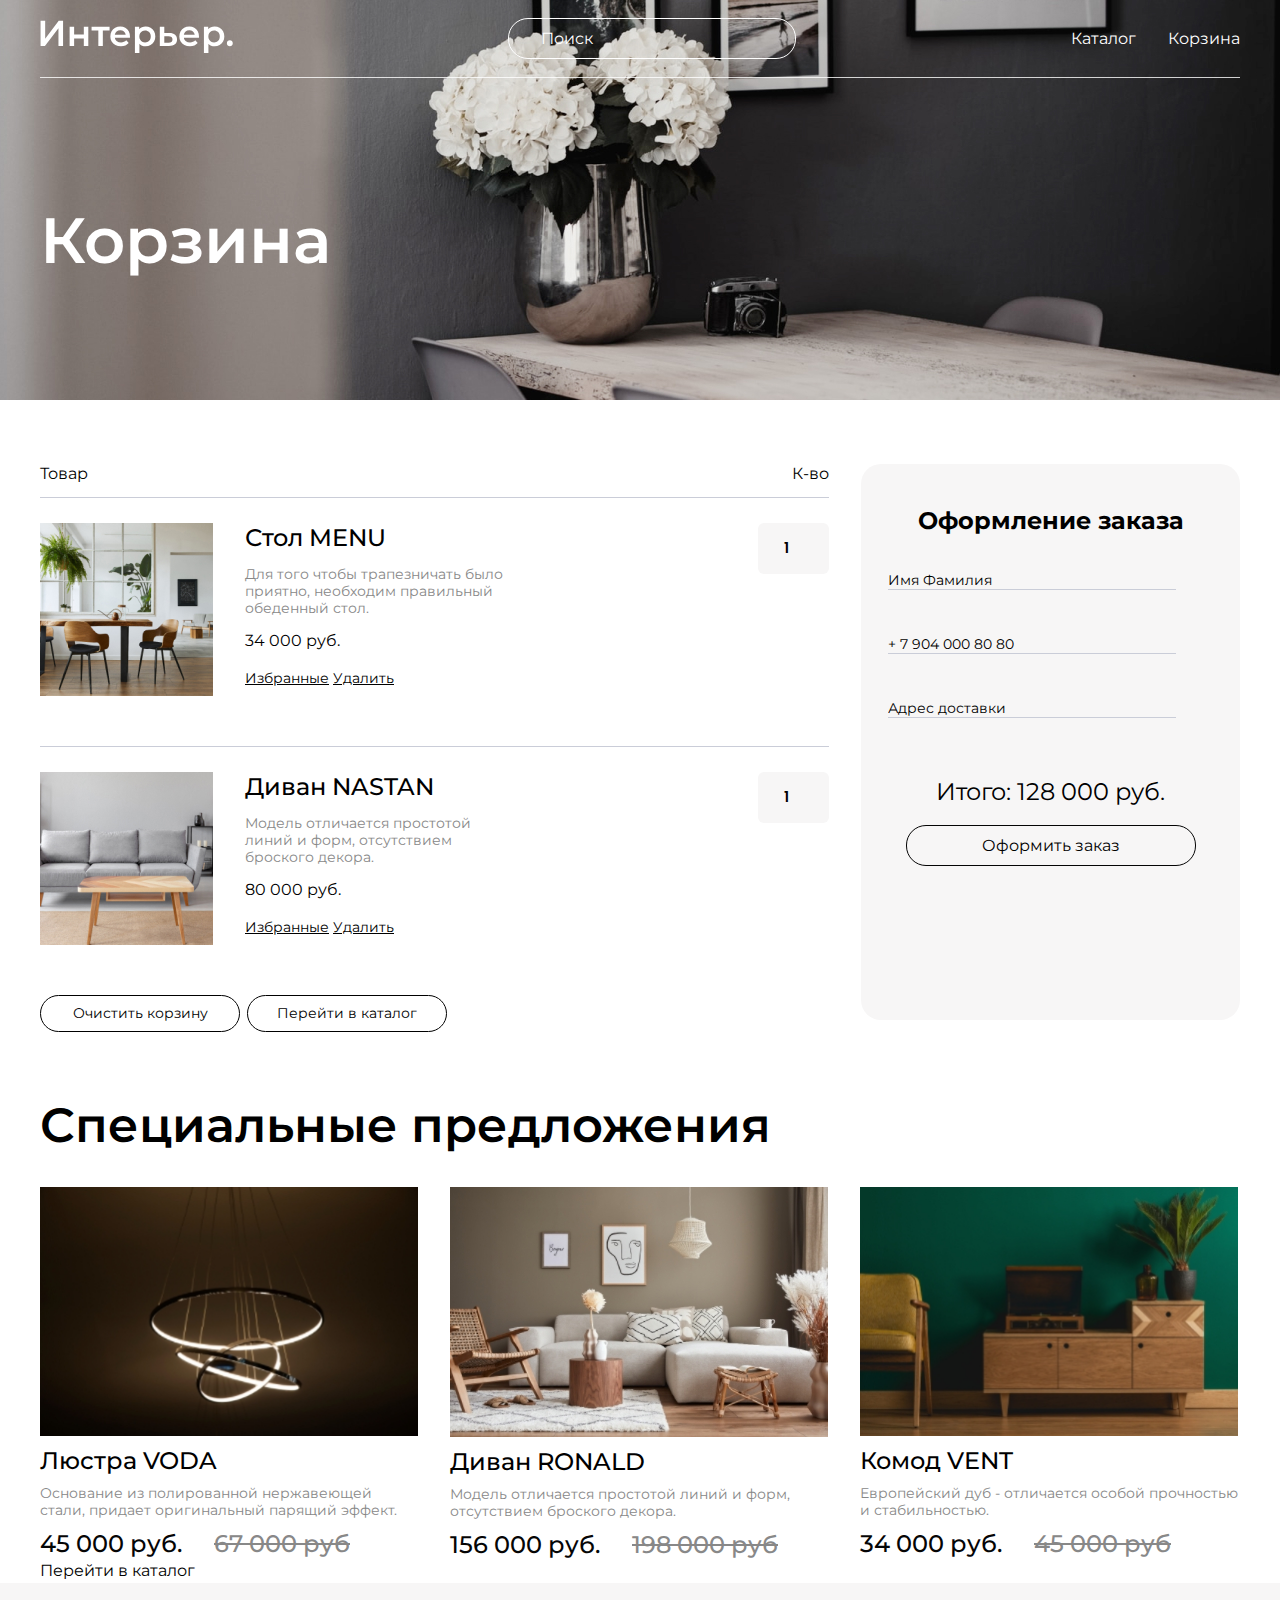
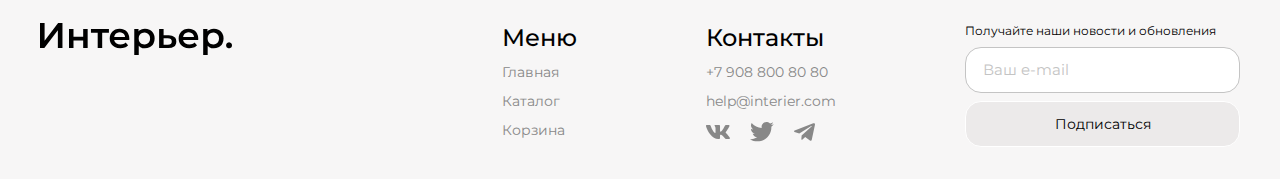
==== commit 5b3417a5: "adaptation" ====
--- a/basket.html
+++ b/basket.html
@@ -16,14 +16,19 @@
 </head>
 
 <body>
-    <div class="top__basket center">
+    <div class="top top__basket center">
         <header class="header">
-            <a class="logo" href="index.html"><img src="img/logo.svg" alt="Логотип"></a>
+            <a class="logo" href="index.html"><img class="logo__img" src="img/logo.svg" alt="Логотип"></a>
             <input placeholder="Поиск" class="header__input" type="text">
             <nav class="navigation">
                 <a class="navigation__link" href="catalog.html">Каталог</a>
                 <a class="navigation__link" href="basket.html">Корзина</a>
             </nav>
+            <div class="navigation__mobil">
+                <a href="#"><img src="img/mini3.svg" alt="mini3"></a>
+                <a href="catalog.html"><img src="img/mini2.svg" alt="mimi2"></a>
+                <a href="basket.html"><img src="img/mini.svg" alt="mini.svg"></a>
+            </div>
         </header>
         <h1 class="title__basket">Корзина </h1>
     </div>
@@ -35,7 +40,7 @@
             </div>
             <div class="cart__item">
                 <div class="cart__left">
-                    <img src="img/menu_mini.jpg" alt="menu_mini">
+                    <img class="img__basket" src="img/menu_mini.jpg" alt="menu_mini">
                     <div class="cart__info">
                         <h4 class="product__name">Стол MENU</h4>
                         <p class="product__overview">Для того чтобы трапезничать было приятно, необходим правильный
@@ -51,7 +56,7 @@
             </div>
             <div class="cart__item">
                 <div class="cart__left">
-                    <img src="img/nastan_mini.jpg" alt="nastan_mini">
+                    <img class="img__basket" src="img/nastan_mini.jpg" alt="nastan_mini">
                     <div class="cart__info">
                         <h4 class="product__name">Диван NASTAN</h4>
                         <p class="product__overview">Модель отличается простотой линий и форм, отсутствием броского
@@ -64,6 +69,12 @@
                     </div>
                 </div>
                 <input class="number__basket" type="number" value="1" min="1">
+            </div>
+            <div class="forms center">
+                <button class="button__box">Очистить корзину</button>
+                <form action="catalog.html">
+                    <button class="button__box-catalog">Перейти в каталог</button>
+                </form>
             </div>
         </div>
         <div class="cart__form">
@@ -83,12 +94,7 @@
             <button class="order__text-basket">Оформить заказ</button>
         </div>
     </div>
-    <div class="forms center">
-        <button class="button__box">Очистить корзину</button>
-        <form action="catalog.html">
-            <button class="button__box-catalog">Перейти в каталог</button>
-        </form>
-    </div>
+
     <main>
         <section class="product-box center">
             <h2 class="heading">Специальные предложения</h2>
@@ -124,13 +130,13 @@
                 </article>
             </div>
         </section>
-        <div class="catalog center">
+        <div class="catalog__main center">
             <a class="catalog__link" href="catalog.html">Перейти в каталог</a>
         </div>
     </main>
     <footer class="footer center">
         <div>
-            <img src="img/logofooter..svg" alt="Логотип">
+            <img class="footer__logo" src="img/logofooter..svg" alt="Логотип">
         </div>
         <div class="footer__content">
             <section class="footer__info">
@@ -138,7 +144,7 @@
                     <h4 class="menu">Меню </h4>
                     <a class="menu__link " href="index.html">Главная</a>
                     <a class="menu__link" href="catalog.html">Каталог</a>
-                    <a class="menu__link" href="cart.html">Корзина</a>
+                    <a class="menu__link" href="basket.html">Корзина</a>
                 </nav>
                 <div class="footer__item">
                     <h4 class="contacts">Контакты</h4>
--- a/style.css
+++ b/style.css
@@ -90,7 +90,6 @@
   line-height: 24px;
   color: #ffffff;
   font-weight: 400;
-  letter-spacing: 0%;
   text-align: left;
   text-decoration-line: underline;
   margin-bottom: 64px;
@@ -622,8 +621,9 @@
 }
 
 .filter-button {
+  background-image: url(img/arrow.svg);
   background-repeat: no-repeat;
-  background-position: 140px;
+  background-position: right 20px center;
   -webkit-appearance: none;
      -moz-appearance: none;
           appearance: none;
@@ -635,7 +635,7 @@
   font-size: 16px;
   font-weight: 500;
   padding-top: 9px;
-  text-align: center;
+  text-align: start;
 }
 
 .filtering-form {
@@ -958,9 +958,9 @@
 }
 
 .select {
-  background-image: url(IMAGE/miniature.jpeg);
+  background-image: url(img/arrow.svg);
   background-repeat: no-repeat;
-  background-position: 180px;
+  background-position: right 20px center;
   -webkit-appearance: none;
      -moz-appearance: none;
           appearance: none;
@@ -973,20 +973,41 @@
   border: 1px 1px 1px 1px;
   border-color: #C4C4C4;
   color: rgb(0, 0, 0);
-  font-family: Montserrat;
+  font-family: inherit;
   padding-left: 23px;
 }
 
 
 @media (max-width: 767px) {
+  * {
+    margin: 0;
+    padding: 0;
+  }
   .center {
     padding-left: 16px;
     padding-right: 16px;
   }
   .header {
+    height: 57px;
+    border-bottom: none;
+  }
+  .header__input {
+    display: none;
+  }
+  .top {
+    background-position: center;
     padding-top: 32px;
-  }
-  .header__input {
+    height: 703px;
+  }
+  .top__catalog {
+    height: 368px;
+  }
+  .top__basket {
+    background-position: center;
+    padding-top: 32px;
+    height: 400px;
+  }
+  .navigation {
     display: none;
   }
   .navigation__mobil {
@@ -996,6 +1017,10 @@
   }
   .navigation__link {
     display: none;
+  }
+  .cart {
+    display: flex;
+    flex-direction: column;
   }
   .logo__img {
     width: 99px;
@@ -1005,6 +1030,25 @@
     font-weight: 600;
     line-height: 58.51px;
     text-align: center;
+    width: auto;
+    height: 177px;
+    top: 118px;
+    left: 16px;
+  }
+  .title__catalog {
+    font-family: Montserrat;
+    font-size: 48px;
+    font-weight: 600;
+    line-height: 59px;
+    text-align: center;
+    margin-top: 82px;
+  }
+  .title__basket {
+    font-family: Montserrat;
+    font-size: 48px;
+    font-weight: 600;
+    line-height: 58.51px;
+    text-align: center;
   }
   .tagline {
     font-size: 16px;
@@ -1015,13 +1059,32 @@
   .catalog {
     font-size: 14px;
     font-weight: 400;
-    line-height: 24px;
-    text-align: center;
+    height: auto;
+    display: flex;
+    justify-content: center;
+  }
+  .catalog__main {
+    font-size: 16px;
+    font-weight: 400;
+    color: #000;
+    margin-top: 32px;
+    margin-bottom: 32px;
+  }
+  .catalog__info {
+    height: auto;
+    gap: 14px;
+    padding-top: 32px;
+  }
+  .catalog__nav {
+    align-items: center;
+    height: 32px;
   }
   .heading {
     font-size: 24px;
+    font-weight: 600;
     line-height: 29.26px;
     text-align: left;
+    width: auto;
   }
   .for {
     grid-template-columns: repeat(4, 1 fr);
@@ -1029,12 +1092,44 @@
   }
   .for__item {
     grid-column: 1/-1;
-    height: 375px;
+    width: auto;
     font-size: 28px;
-    line-height: 34px;
-  }
-  .for__item_big {
+    font-weight: 600;
+    line-height: 34.13px;
+    text-align: center;
+    background-position: center;
+    background-repeat: no-repeat;
+  }
+  .for_big {
     height: 244px;
+    width: auto;
+  }
+  .product {
+    width: auto;
+  }
+  .product__name {
+    font-size: 18px;
+    font-weight: 400;
+    line-height: 21.94px;
+  }
+  .product__price {
+    font-size: 18px;
+    font-weight: 400;
+    line-height: 21.94px;
+  }
+  .product__overview {
+    font-size: 12px;
+    font-weight: 400;
+    line-height: 14.63px;
+  }
+  .product-content {
+    flex-direction: column;
+    flex-wrap: nowrap;
+  }
+  .form__buttons {
+    display: flex;
+    flex-direction: column-reverse;
+    align-items: flex-start;
   }
   .footer {
     padding-bottom: 32px;
@@ -1045,8 +1140,48 @@
   }
   .footer__info {
     gap: 100px;
+    display: flex;
+    flex-direction: row;
+    flex-wrap: wrap;
   }
   .footer__logo {
     display: none;
   }
+  .footer__form {
+    margin: auto;
+  }
+  .img__basket {
+    display: none;
+  }
+  .filtering-form__frame {
+    width: auto;
+    right: auto;
+  }
+  .filtering-form__content-wrapper {
+    display: flex;
+    flex-wrap: nowrap;
+    height: auto;
+    min-width: 190.5px;
+  }
+  .button-apply {
+    display: flex;
+    flex-direction: column;
+  }
+  .button__box {
+    font-size: 12px;
+    font-weight: 400;
+    line-height: 14.63px;
+    text-align: center;
+  }
+  .button__box__box-catalog {
+    font-size: 12px;
+    font-weight: 400;
+    line-height: 14.63px;
+    text-align: center;
+    width: 163px;
+    height: 37px;
+    padding: 11px 0px 11px 6px;
+    gap: 10px;
+    border-radius: 50px;
+  }
 }/*# sourceMappingURL=style.css.map */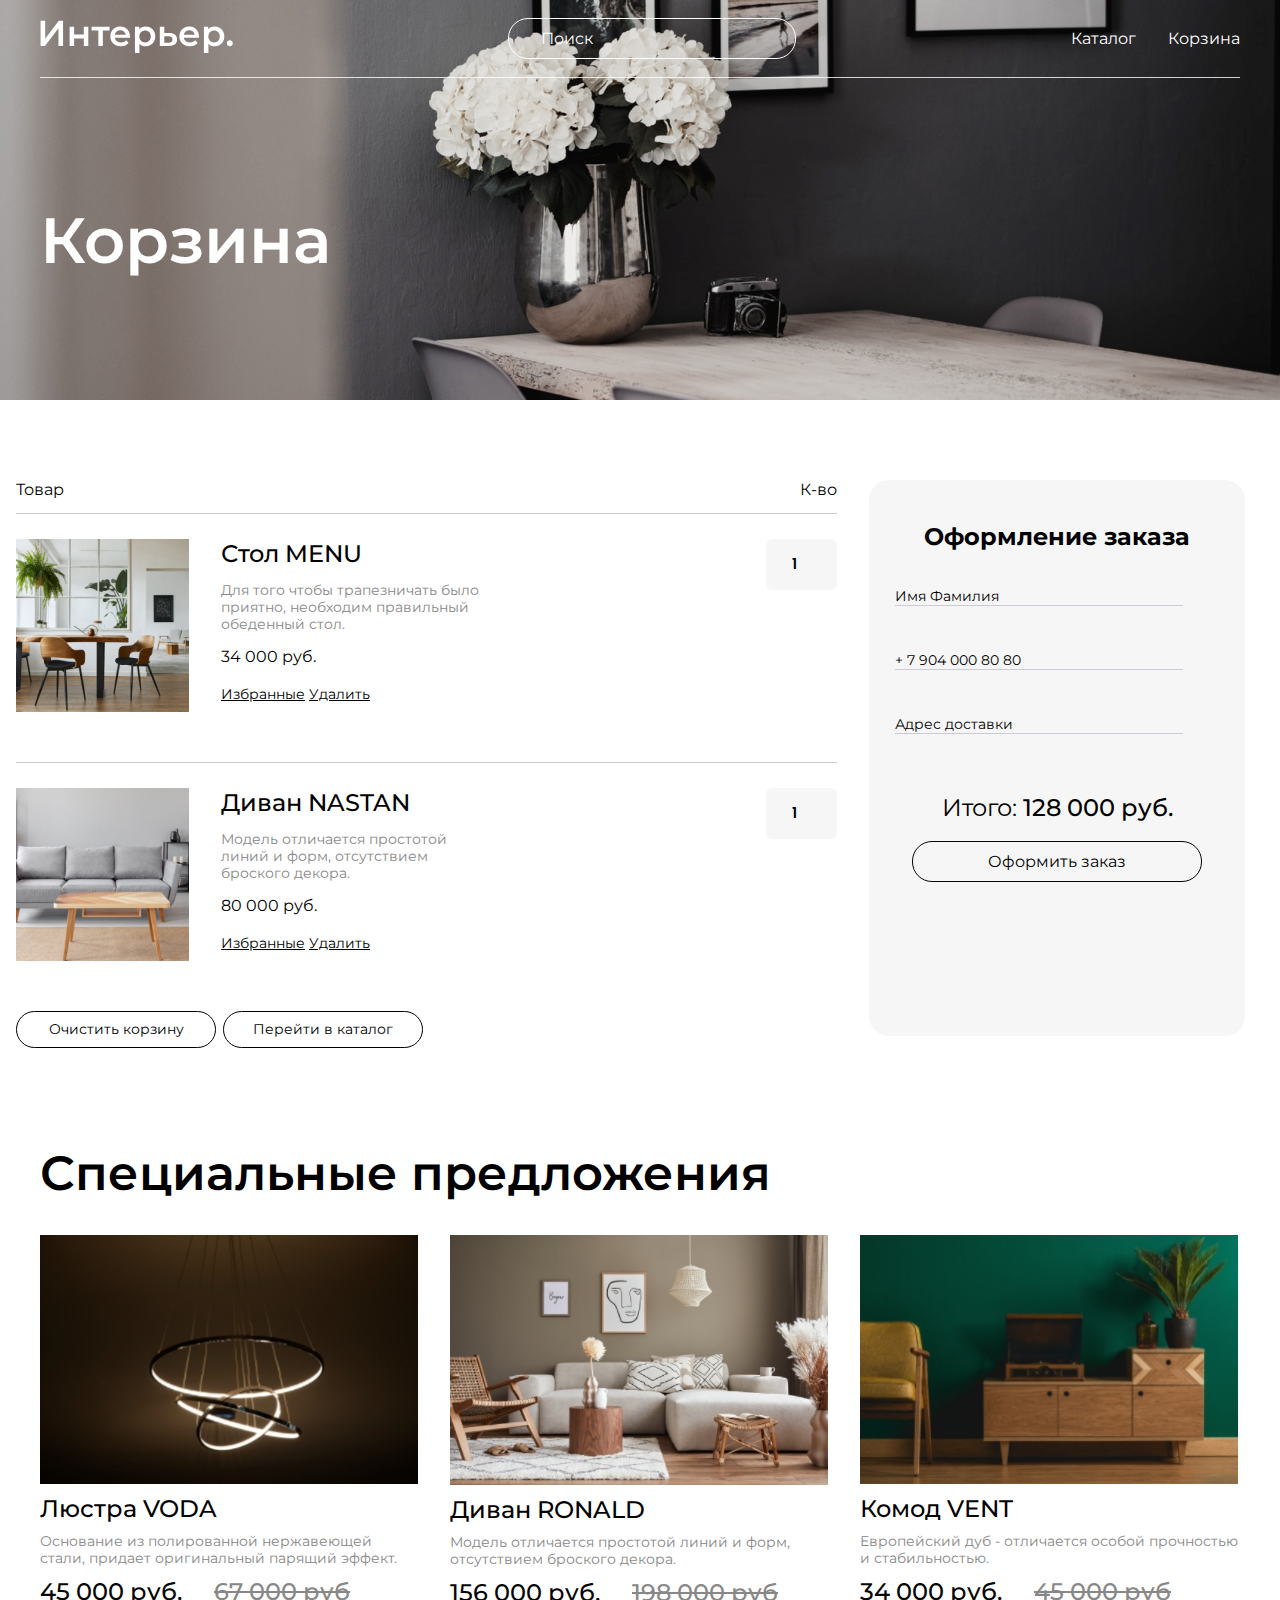
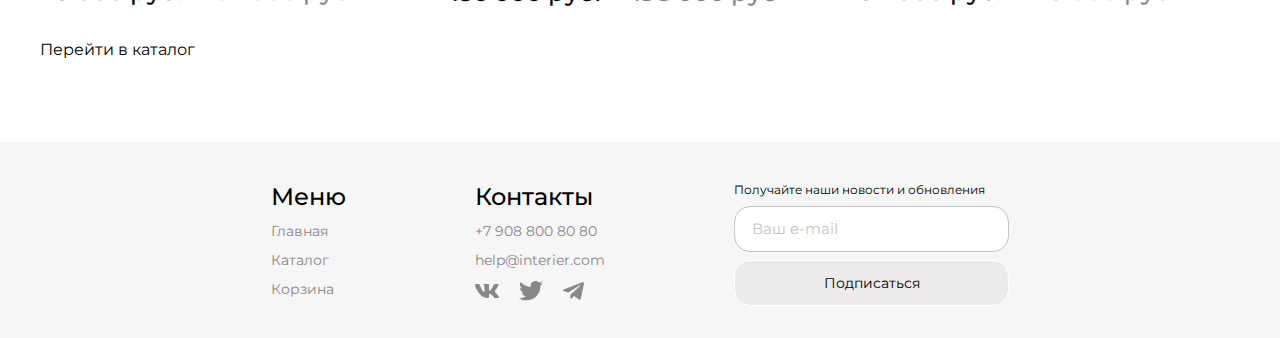
==== commit da990d66: "amendment" ====
--- a/basket.html
+++ b/basket.html
@@ -30,7 +30,7 @@
                 <a href="basket.html"><img src="img/mini.svg" alt="mini.svg"></a>
             </div>
         </header>
-        <h1 class="title__basket">Корзина </h1>
+            <h1 class="title__basket">Корзина </h1>
     </div>
     <div class="cart center">
         <div class="cart__content">
--- a/style.css
+++ b/style.css
@@ -28,6 +28,10 @@
 .top__catalog {
   background-image: url(img/topcatalog.jpeg);
   height: 400px;
+}
+
+main {
+  padding: 16px;
 }
 
 .header {
@@ -118,6 +122,10 @@
   display: flex;
   gap: 10px;
 }
+.catalog__main {
+  margin-bottom: 64px;
+  padding-top: 31px;
+}
 
 .link__black {
   color: #000000;
@@ -422,14 +430,6 @@
   font-family: Montserrat;
 }
 
-.ingredient {
-  font-family: Montserrat;
-  font-size: 24px;
-  font-weight: 400;
-  line-height: 29.26px;
-  text-align: center;
-}
-
 .top__basket {
   height: 400px;
   background-image: url(img/basket_top.jpg);
@@ -482,6 +482,7 @@
   display: flex;
   flex-direction: column;
   align-items: center;
+  width: 376px;
 }
 .cart__content {
   grid-column: span 8;
@@ -531,6 +532,14 @@
   font-family: Montserrat;
   font-weight: 400;
   font-size: 16px;
+  text-align: center;
+}
+
+.ingredient {
+  font-family: Montserrat;
+  font-size: 24px;
+  font-weight: 500;
+  line-height: 29.26px;
   text-align: center;
 }
 
@@ -868,6 +877,8 @@
 .checkbox__label-black::before {
   background-color: #000;
   border-color: #000;
+  -o-border-image: url(img/vector2.png);
+     border-image: url(img/vector2.png);
 }
 
 .checkbox__label-gray::before {
@@ -1001,6 +1012,7 @@
   }
   .top__catalog {
     height: 368px;
+    padding: 16px;
   }
   .top__basket {
     background-position: center;
@@ -1085,6 +1097,7 @@
     line-height: 29.26px;
     text-align: left;
     width: auto;
+    width: 100%;
   }
   .for {
     grid-template-columns: repeat(4, 1 fr);
@@ -1184,4 +1197,20 @@
     gap: 10px;
     border-radius: 50px;
   }
+  .heading {
+    width: 100%;
+  }
+}
+@media (max-width: 1440px) {
+  .footer__logo {
+    display: none;
+  }
+  .footer__content {
+    width: 100%;
+    display: flex;
+    justify-content: center;
+  }
+  .cart {
+    padding: 16px;
+  }
 }/*# sourceMappingURL=style.css.map */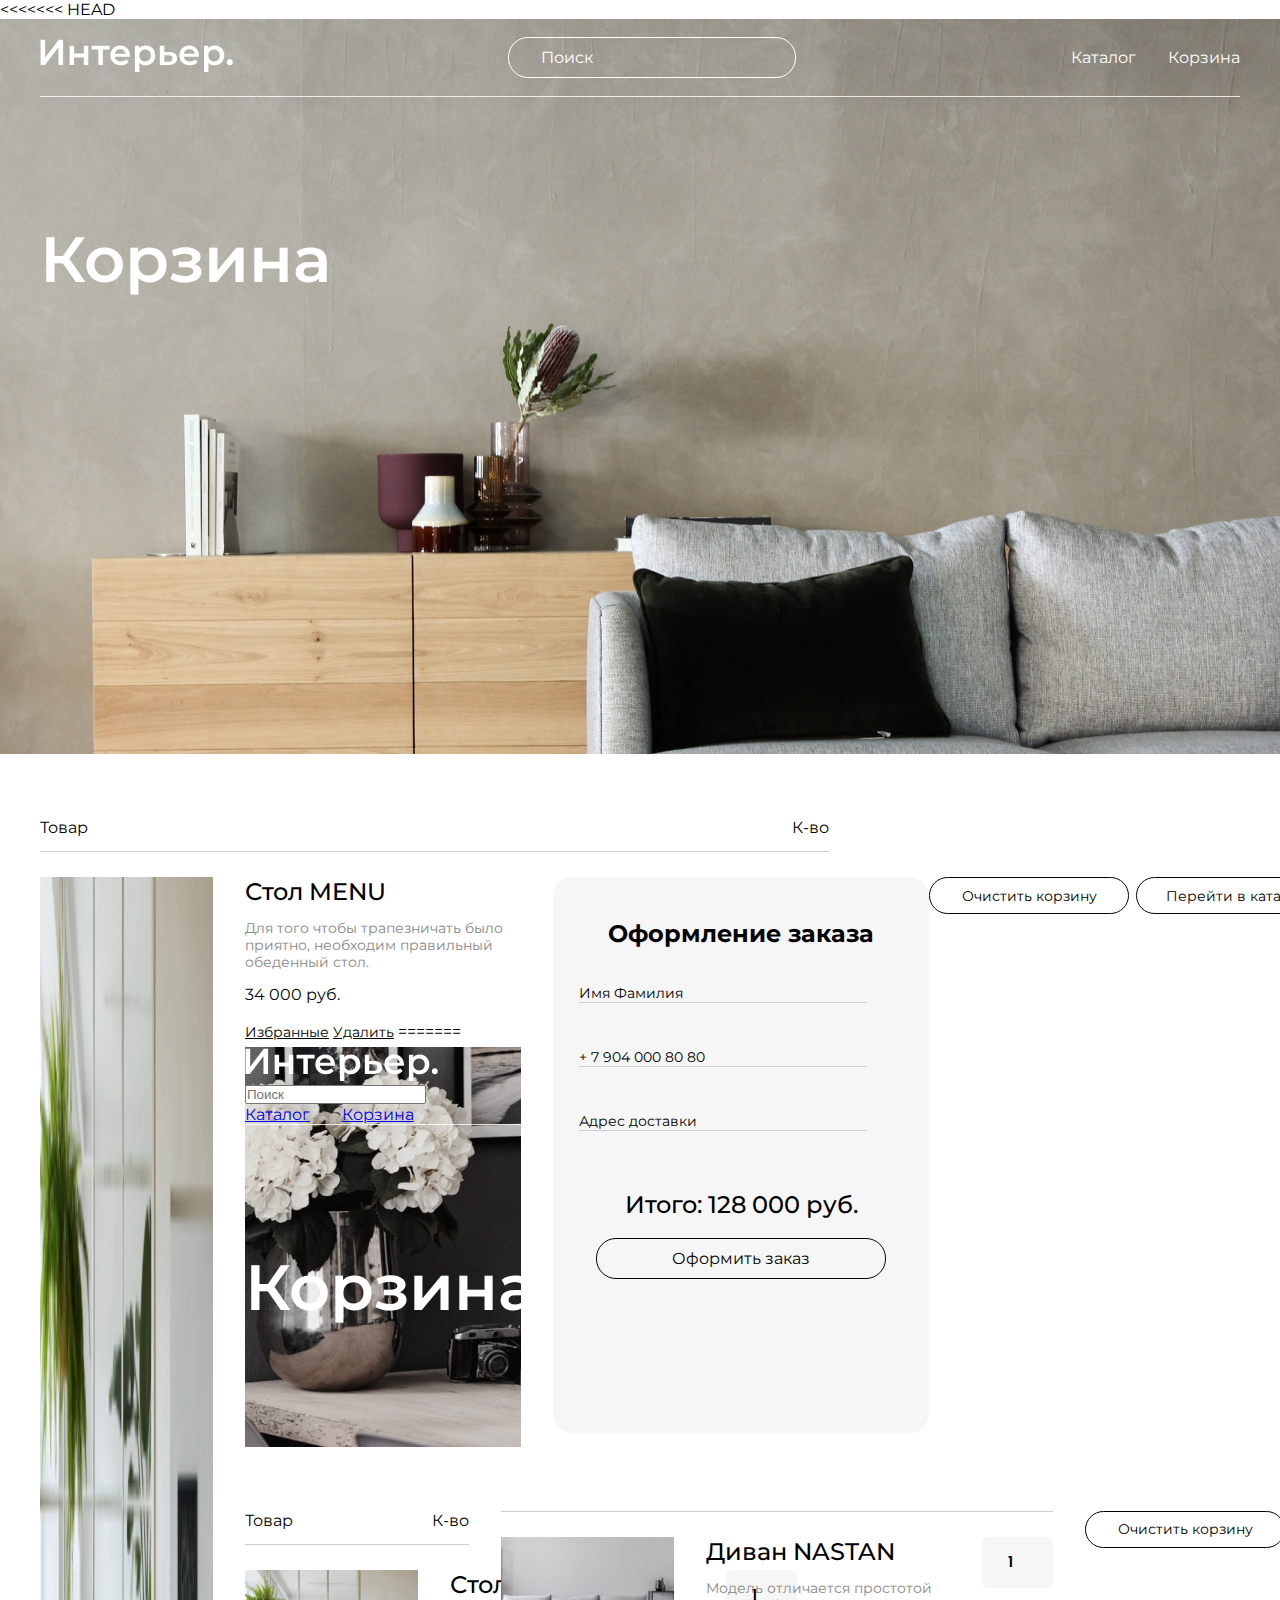
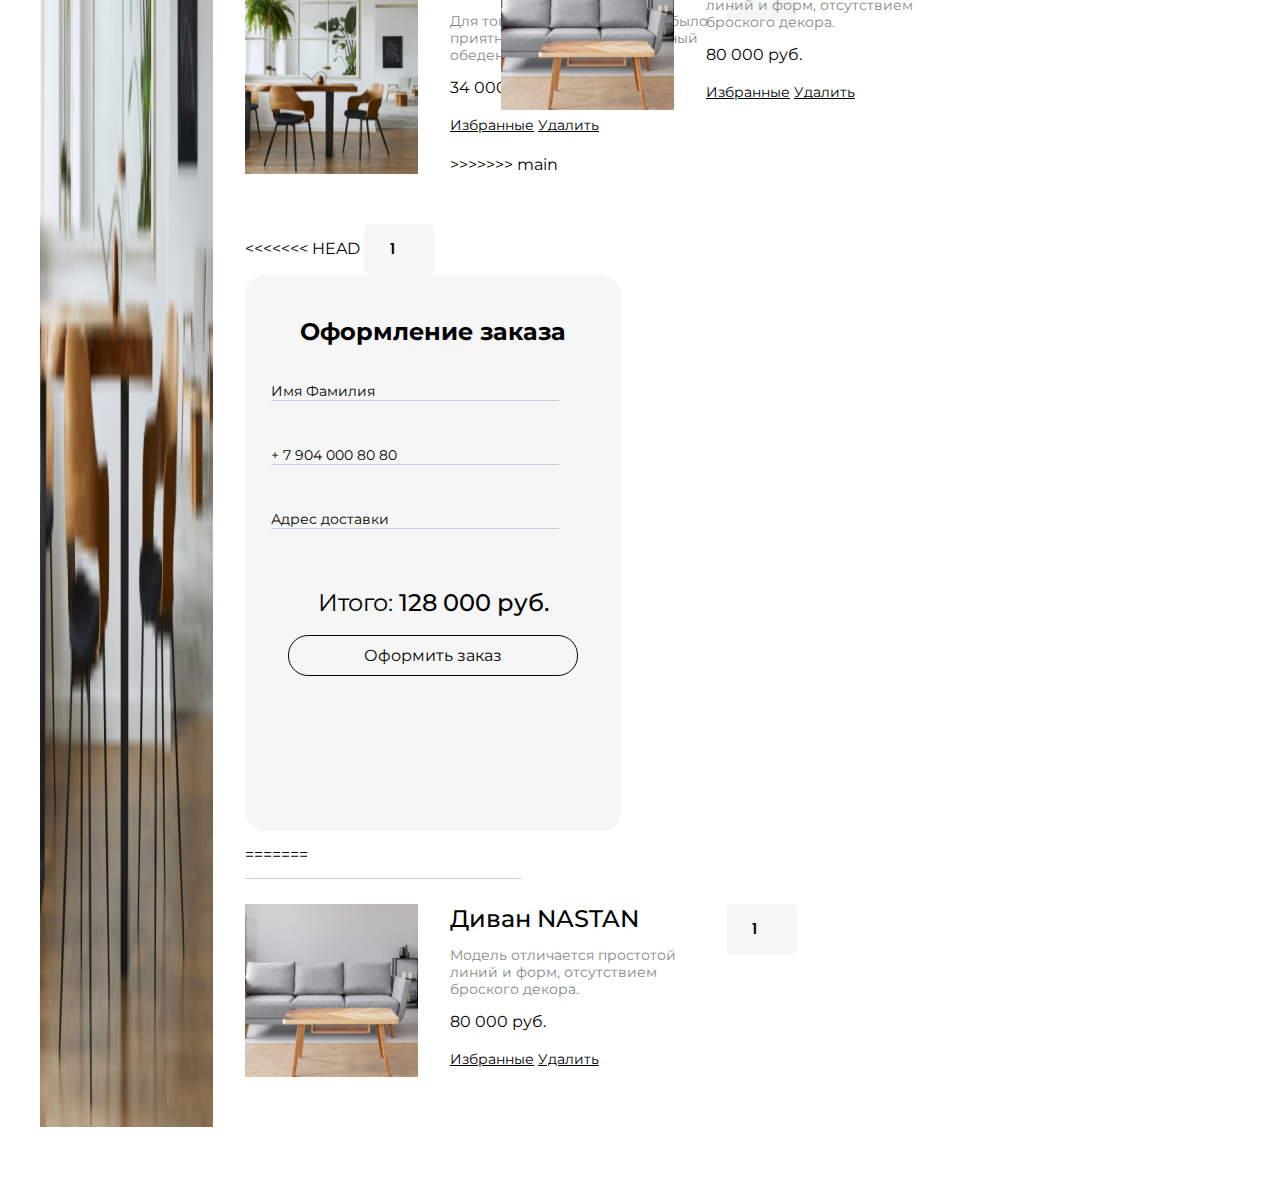
==== commit a15275b4: "Merge branch 'main' into course1" ====
--- a/basket.html
+++ b/basket.html
@@ -14,6 +14,7 @@
         rel="stylesheet">
     <link rel="stylesheet" href="style.css">
 </head>
+<<<<<<< HEAD
 
 <body>
     <div class="top top__basket center">
@@ -49,9 +50,42 @@
                         <div class="cart__link-box">
                             <a class="cart__link-basket" href="#">Избранные</a>
                             <a class="cart__link-basket" href="#">Удалить</a>
-                        </div>
-                    </div>
-                </div>
+=======
+    <body>
+        <div class="top__basket center">
+            <header class="header">
+                <a class="logo" href="index.html"><img src="img/logo.svg" alt="Логотип"></a>
+                <input placeholder="Поиск" class="header_input" type="text">
+                <nav class="navigation">
+                    <a class="navigation_link" href="catalog.html">Каталог</a>
+                    <a class="navigation_link" href="basket.html">Корзина</a>
+                </nav>
+            </header>
+            <h1 class="title__basket">Корзина </h1>
+        </div>
+        <div class="cart center">
+            <div class="cart__content">
+                    <div class="cart__name-box">
+                        <p class="head__basket" >Товар</p>
+                        <p class="head__basket">К-во</p>
+                    </div>
+                <div class="cart__item">
+                    <div class="cart__left">
+                        <img src="img/menu_mini.jpg" alt="menu_mini">
+                        <div class="cart__info">
+                            <h4 class="product__name">Стол MENU</h4>
+                            <p class="product__overview">Для того чтобы трапезничать было приятно, необходим правильный обеденный стол.</p>
+                            <p class="product__price">34 000 руб.</p>
+                            <div class="cart__link-box">
+                                <a class="cart__link-basket" href="#">Избранные</a>
+                                <a class="cart__link-basket" href="#">Удалить</a>
+                            </div>
+>>>>>>> main
+                        </div>
+                    </div>
+                    <input class="number__basket" type="number" value="1" min="1">
+                </div>
+<<<<<<< HEAD
                 <input class="number__basket" type="number" value="1" min="1">
             </div>
             <div class="cart__item">
@@ -95,6 +129,45 @@
         </div>
     </div>
 
+=======
+                <div class="cart__item">
+                    <div class="cart__left">
+                        <img src="img/nastan mini.jpg" alt="nastan mini">
+                        <div class="cart__info">
+                            <h4 class="product__name">Диван NASTAN</h4>
+                            <p class="product__overview" >Модель отличается простотой линий и форм, отсутствием броского декора.</p>
+                            <p class="product__price" >80 000 руб.</p>
+                            <div class="cart__link-box">
+                                <a class="cart__link-basket" href="#">Избранные</a>
+                                <a class="cart__link-basket" href="#">Удалить</a>
+                            </div>
+                        </div>
+                    </div>
+                    <input class="number__basket" type="number" class="number_basket_min" value="1" min="1">
+                </div>
+            </div>
+                    <div class="cart__form">
+                        <h3 class="order" >Оформление заказа</h3>
+                        <div class="order__basket">
+                            <div class="form">
+                                <input class="design" placeholder="Имя Фамилия" type="text">
+                            </div>
+                            <div class="form">
+                                <input class="design" placeholder="+ 7 904 000 80 80" type="text">
+                            </div>
+                            <div class="form">
+                                <input class="design" placeholder="Адрес доставки" type="text">
+                            </div>
+                        </div>
+                        <p class="order__price"><span class="ingredient">Итого: 128 000 руб.</span></p>
+                        <button class="order__text-basket">Оформить заказ</button>
+                    </div>
+        </div>
+        <div class="forms center">
+            <button class="bottom_box">Очистить корзину</button>
+            <button class="bottom_box"><a href ="catalog.html" class="text_decoration_none">Перейти в каталог</a></button>
+        </div>
+>>>>>>> main
     <main>
         <section class="product-box center">
             <h2 class="heading">Специальные предложения</h2>
--- a/style.css
+++ b/style.css
@@ -28,10 +28,6 @@
 .top__catalog {
   background-image: url(img/topcatalog.jpeg);
   height: 400px;
-}
-
-main {
-  padding: 16px;
 }
 
 .header {
@@ -243,7 +239,7 @@
 }
 
 .product__img {
-  width: 100%;
+  width: auto;
 }
 
 .product__name {
@@ -989,228 +985,405 @@
 }
 
 
-@media (max-width: 767px) {
-  * {
-    margin: 0;
-    padding: 0;
-  }
-  .center {
-    padding-left: 16px;
-    padding-right: 16px;
-  }
-  .header {
-    height: 57px;
-    border-bottom: none;
-  }
-  .header__input {
-    display: none;
-  }
-  .top {
-    background-position: center;
-    padding-top: 32px;
-    height: 703px;
-  }
-  .top__catalog {
-    height: 368px;
-    padding: 16px;
-  }
-  .top__basket {
-    background-position: center;
-    padding-top: 32px;
-    height: 400px;
-  }
-  .navigation {
-    display: none;
-  }
-  .navigation__mobil {
-    display: flex;
-    align-items: center;
-    gap: 32px;
-  }
-  .navigation__link {
-    display: none;
-  }
-  .cart {
-    display: flex;
-    flex-direction: column;
-  }
-  .logo__img {
-    width: 99px;
-  }
-  .title {
-    font-size: 48px;
-    font-weight: 600;
-    line-height: 58.51px;
-    text-align: center;
-    width: auto;
-    height: 177px;
-    top: 118px;
-    left: 16px;
-  }
-  .title__catalog {
-    font-family: Montserrat;
-    font-size: 48px;
-    font-weight: 600;
-    line-height: 59px;
-    text-align: center;
-    margin-top: 82px;
-  }
-  .title__basket {
-    font-family: Montserrat;
-    font-size: 48px;
-    font-weight: 600;
-    line-height: 58.51px;
-    text-align: center;
-  }
-  .tagline {
-    font-size: 16px;
-    font-weight: 400;
-    line-height: 32px;
-    text-align: center;
-  }
-  .catalog {
-    font-size: 14px;
-    font-weight: 400;
-    height: auto;
-    display: flex;
-    justify-content: center;
-  }
-  .catalog__main {
-    font-size: 16px;
-    font-weight: 400;
-    color: #000;
-    margin-top: 32px;
-    margin-bottom: 32px;
-  }
-  .catalog__info {
-    height: auto;
-    gap: 14px;
-    padding-top: 32px;
-  }
-  .catalog__nav {
-    align-items: center;
-    height: 32px;
-  }
-  .heading {
-    font-size: 24px;
-    font-weight: 600;
-    line-height: 29.26px;
-    text-align: left;
-    width: auto;
-    width: 100%;
-  }
-  .for {
-    grid-template-columns: repeat(4, 1 fr);
-    gap: 16px;
-  }
-  .for__item {
-    grid-column: 1/-1;
-    width: auto;
-    font-size: 28px;
-    font-weight: 600;
-    line-height: 34.13px;
-    text-align: center;
-    background-position: center;
-    background-repeat: no-repeat;
-  }
-  .for_big {
-    height: 244px;
-    width: auto;
-  }
-  .product {
-    width: auto;
-  }
-  .product__name {
-    font-size: 18px;
-    font-weight: 400;
-    line-height: 21.94px;
-  }
-  .product__price {
-    font-size: 18px;
-    font-weight: 400;
-    line-height: 21.94px;
-  }
-  .product__overview {
-    font-size: 12px;
-    font-weight: 400;
-    line-height: 14.63px;
-  }
-  .product-content {
-    flex-direction: column;
-    flex-wrap: nowrap;
-  }
-  .form__buttons {
-    display: flex;
-    flex-direction: column-reverse;
-    align-items: flex-start;
-  }
-  .footer {
-    padding-bottom: 32px;
-  }
-  .footer__content {
-    justify-content: center;
-    gap: 34px;
-  }
-  .footer__info {
-    gap: 100px;
-    display: flex;
-    flex-direction: row;
-    flex-wrap: wrap;
-  }
-  .footer__logo {
-    display: none;
-  }
-  .footer__form {
-    margin: auto;
-  }
-  .img__basket {
-    display: none;
-  }
-  .filtering-form__frame {
-    width: auto;
-    right: auto;
-  }
-  .filtering-form__content-wrapper {
-    display: flex;
-    flex-wrap: nowrap;
-    height: auto;
-    min-width: 190.5px;
-  }
-  .button-apply {
-    display: flex;
-    flex-direction: column;
-  }
-  .button__box {
-    font-size: 12px;
-    font-weight: 400;
-    line-height: 14.63px;
-    text-align: center;
-  }
-  .button__box__box-catalog {
-    font-size: 12px;
-    font-weight: 400;
-    line-height: 14.63px;
-    text-align: center;
-    width: 163px;
-    height: 37px;
-    padding: 11px 0px 11px 6px;
-    gap: 10px;
-    border-radius: 50px;
-  }
-  .heading {
-    width: 100%;
-  }
-}
-@media (max-width: 1440px) {
-  .footer__logo {
-    display: none;
-  }
-  .footer__content {
-    width: 100%;
-    display: flex;
-    justify-content: center;
-  }
-  .cart {
-    padding: 16px;
-  }
+* {
+  margin: 0;
+  padding: 0;
+}
+
+body {
+  font-family: "Montserrat", sans-serif;
+  font-optical-sizing: auto;
+  font-weight: weight;
+  font-style: normal;
+}
+
+.center {
+  padding-left: calc(50% - 600px);
+  padding-right: calc(50% - 600px);
+}
+
+a {
+  text-align: none;
+}
+
+.top {
+  height: 735px;
+  background-image: url(img/topback.jpg);
+  background-repeat: no-repeat;
+  background-size: cover;
+}
+.top__catalog {
+  background-image: url(img/topcatalog.jpeg);
+  height: 400px;
+}
+
+.catalog__info {
+  display: flex;
+  flex-wrap: wrap;
+  flex-direction: row;
+  align-items: start;
+  justify-content: space-between;
+  padding-top: 64px;
+  height: 40px;
+}
+
+.catalog__nav {
+  display: flex;
+  gap: 10px;
+}
+
+.black_link {
+  color: #000000;
+  font-size: 16px;
+  font-weight: 400;
+  font-family: Montserrat;
+}
+
+.header {
+  height: 77px;
+  display: flex;
+  border-bottom: 0.5px solid rgba(255, 255, 255, 0.8);
+  flex-wrap: wrap;
+  justify-content: space-between;
+  align-items: center;
+}
+.header__input {
+  position: static;
+  width: 288px;
+  height: 41px;
+  flex: none;
+  flex-grow: 0;
+  margin: 0px 10px;
+  border: 1px solid #ffffff;
+  border-radius: 20px;
+  background: #ffffff;
+  box-sizing: border-box;
+  background-color: transparent;
+  outline: none;
+  color: #ffffff;
+  font-size: 16px;
+  font-weight: 400;
+  line-height: 20px;
+  letter-spacing: 0%;
+  text-align: left;
+  padding-left: 32px;
+  padding-right: 32px;
+}
+.header__input::-moz-placeholder {
+  color: #ffffff;
+}
+.header__input::placeholder {
+  color: #ffffff;
+}
+
+.navigation {
+  display: flex;
+  gap: 32px;
+}
+.navigation__link {
+  font-size: 16px;
+  line-height: 20px;
+  text-decoration: none;
+  color: #ffffff;
+  font-weight: 400;
+  letter-spacing: 0%;
+  text-align: left;
+}
+
+.catalog {
+  font-size: 16px;
+  line-height: 24px;
+  color: #ffffff;
+  font-weight: 400;
+  letter-spacing: 0%;
+  text-align: left;
+  text-decoration-line: underline;
+  margin-bottom: 64px;
+  margin-top: 31px;
+  align-items: center;
+}
+.catalog__link {
+  color: rgb(0, 0, 0);
+  font-size: 16px;
+  font-weight: 400;
+  line-height: 24px;
+  letter-spacing: 0%;
+  text-align: left;
+  text-decoration: none;
+}
+.catalog__info {
+  display: flex;
+  flex-wrap: wrap;
+  flex-direction: row;
+  align-items: start;
+  justify-content: space-between;
+  padding-top: 64px;
+  height: 40px;
+}
+.catalog__nav {
+  display: flex;
+  gap: 10px;
+}
+
+.link__black {
+  color: #000000;
+  font-size: 16px;
+  font-weight: 400;
+  font-family: Montserrat;
+}
+
+.navigation__link:hover {
+  text-decoration-line: underline;
+}
+
+.title {
+  margin-top: 64px;
+  margin-bottom: 16px;
+  text-align: left;
+  width: 792px;
+  color: #ffffff;
+  font-size: 64px;
+  font-weight: 600;
+  line-height: 70px;
+  letter-spacing: 0%;
+  text-align: left;
+}
+.title__catalog {
+  font-family: Montserrat;
+  font-size: 64px;
+  font-weight: 600;
+  line-height: 70px;
+  text-align: left;
+  color: #FFFFFF;
+  margin-top: 127px;
+}
+
+.tagline {
+  font-size: 24px;
+  line-height: 32px;
+  margin-bottom: 16px;
+  color: #ffffff;
+  font-weight: 400;
+  letter-spacing: 0%;
+  text-align: left;
+}
+
+.catalog {
+  font-size: 16px;
+  line-height: 24px;
+  color: #ffffff;
+  font-weight: 400;
+  letter-spacing: 0%;
+  text-align: left;
+  text-decoration-line: underline;
+  margin-bottom: 64px;
+  margin-top: 31px;
+  align-items: center;
+}
+
+.heading {
+  padding-top: 64px;
+  margin-bottom: 32px;
+  text-align: left;
+  width: 792px;
+  color: rgb(0, 0, 0);
+  font-size: 48px;
+  font-weight: 600;
+  line-height: 59px;
+  letter-spacing: 0%;
+  text-align: left;
+}
+
+.for {
+  display: grid;
+  gap: 32px;
+  grid-template-columns: repeat(12, 1fr);
+  margin-top: 32px;
+}
+.for__item {
+  height: 415px;
+  grid-column: span 4;
+  color: #ffffff;
+  font-size: 34px;
+  font-weight: 600;
+  line-height: 41px;
+  letter-spacing: 0%;
+  font-style: normal;
+  font-optical-sizing: auto;
+  unicode-bidi: isolate;
+  display: flex;
+  justify-content: center;
+  align-items: center;
+}
+.for__item_big {
+  grid-column: span 6;
+}
+.for__item_1 {
+  background-image: url(img/for_1.jpeg);
+}
+.for__item_2 {
+  background-image: url(img/for_2.jpg);
+}
+.for__item_3 {
+  background-image: url(img/for_3.jpg);
+}
+.for__item_4 {
+  background-image: url(img/for_4.jpg);
+}
+.for__item_5 {
+  background-image: url(img/for_5.jpg);
+}
+
+.product {
+  width: 378px;
+  display: flex;
+  flex-direction: column;
+  gap: 10px;
+}
+.product__content {
+  height: 250px;
+  background-repeat: no-repeat;
+  block-size: auto;
+  margin-top: 32px;
+  display: flex;
+  flex-wrap: wrap;
+  -moz-column-gap: 32px;
+  column-gap: 32px;
+  row-gap: 48px;
+}
+.product__img {
+  width: 100%;
+}
+.product__name {
+  font-weight: 500;
+  font-size: 24px;
+  line-height: 29px;
+  color: rgb(0, 0, 0);
+  letter-spacing: 0%;
+  text-align: left;
+}
+.product__overview {
+  font-size: 14px;
+  line-height: 17px;
+  color: rgb(136, 136, 136);
+  font-weight: 400;
+  letter-spacing: 0%;
+  text-align: left;
+}
+.product__box-price {
+  display: flex;
+  gap: 32px;
+  color: rgb(5, 5, 5);
+  font-size: 24px;
+  font-weight: 500;
+  line-height: 29px;
+  letter-spacing: 0%;
+  text-align: left;
+}
+.product__price-sale {
+  font-weight: 500;
+  font-size: 24px;
+  line-height: 29px;
+  text-decoration-line: line-through;
+  color: rgb(136, 136, 136);
+  letter-spacing: 0%;
+  text-align: left;
+}
+
+.footer {
+  background: rgb(247, 246, 246);
+  display: flex;
+  padding-bottom: 32px;
+  padding-top: 40px;
+  justify-content: space-between;
+  flex-wrap: wrap;
+  background-size: cover;
+}
+
+.menu {
+  font-weight: 500;
+  font-size: 24px;
+  line-height: 29px;
+  color: #000000;
+}
+
+.contacts {
+  font-weight: 500;
+  font-size: 24px;
+  line-height: 29px;
+  color: #000000;
+}
+
+.footer__content {
+  width: 792px;
+  display: flex;
+  justify-content: flex-end;
+  flex-wrap: wrap;
+}
+.footer__info {
+  display: flex;
+  gap: 129px;
+  flex-wrap: nowrap;
+}
+.footer__item {
+  flex-direction: column;
+  gap: 12px;
+  flex-wrap: wrap;
+  display: flex;
+}
+.footer__icons {
+  display: flex;
+  gap: 20px;
+  align-items: center;
+  flex-wrap: wrap;
+}
+.footer__form {
+  display: flex;
+  flex-direction: column;
+  gap: 8px;
+  flex-wrap: wrap;
+}
+
+.nav-down_link {
+  font-weight: 500;
+  font-size: 14px;
+  line-height: 17px;
+  color: #888888;
+  text-decoration: none;
+}
+
+.nav-down_link:hover {
+  text-decoration-line: underline;
+}
+
+.subscription {
+  font-size: 12px;
+  line-height: 16px;
+  color: #000000;
+}
+
+.email {
+  box-sizing: border-box;
+  border: 1px solid #C4C4C4;
+  border-radius: 16px;
+  background: #ffffff;
+  line-height: 15px;
+  letter-spacing: 0%;
+  width: 275px;
+  height: 46px;
+  padding-left: 17px;
+}
+
+.email::-moz-placeholder {
+  color: #C4C4C4;
+  font-family: Montserrat;
+  font-weight: 400;
+  font-size: 15px;
+}
+
+.email::placeholder {
+  color: #C4C4C4;
+  font-family: Montserrat;
+  font-weight: 400;
+  font-size: 15px;
 }/*# sourceMappingURL=style.css.map */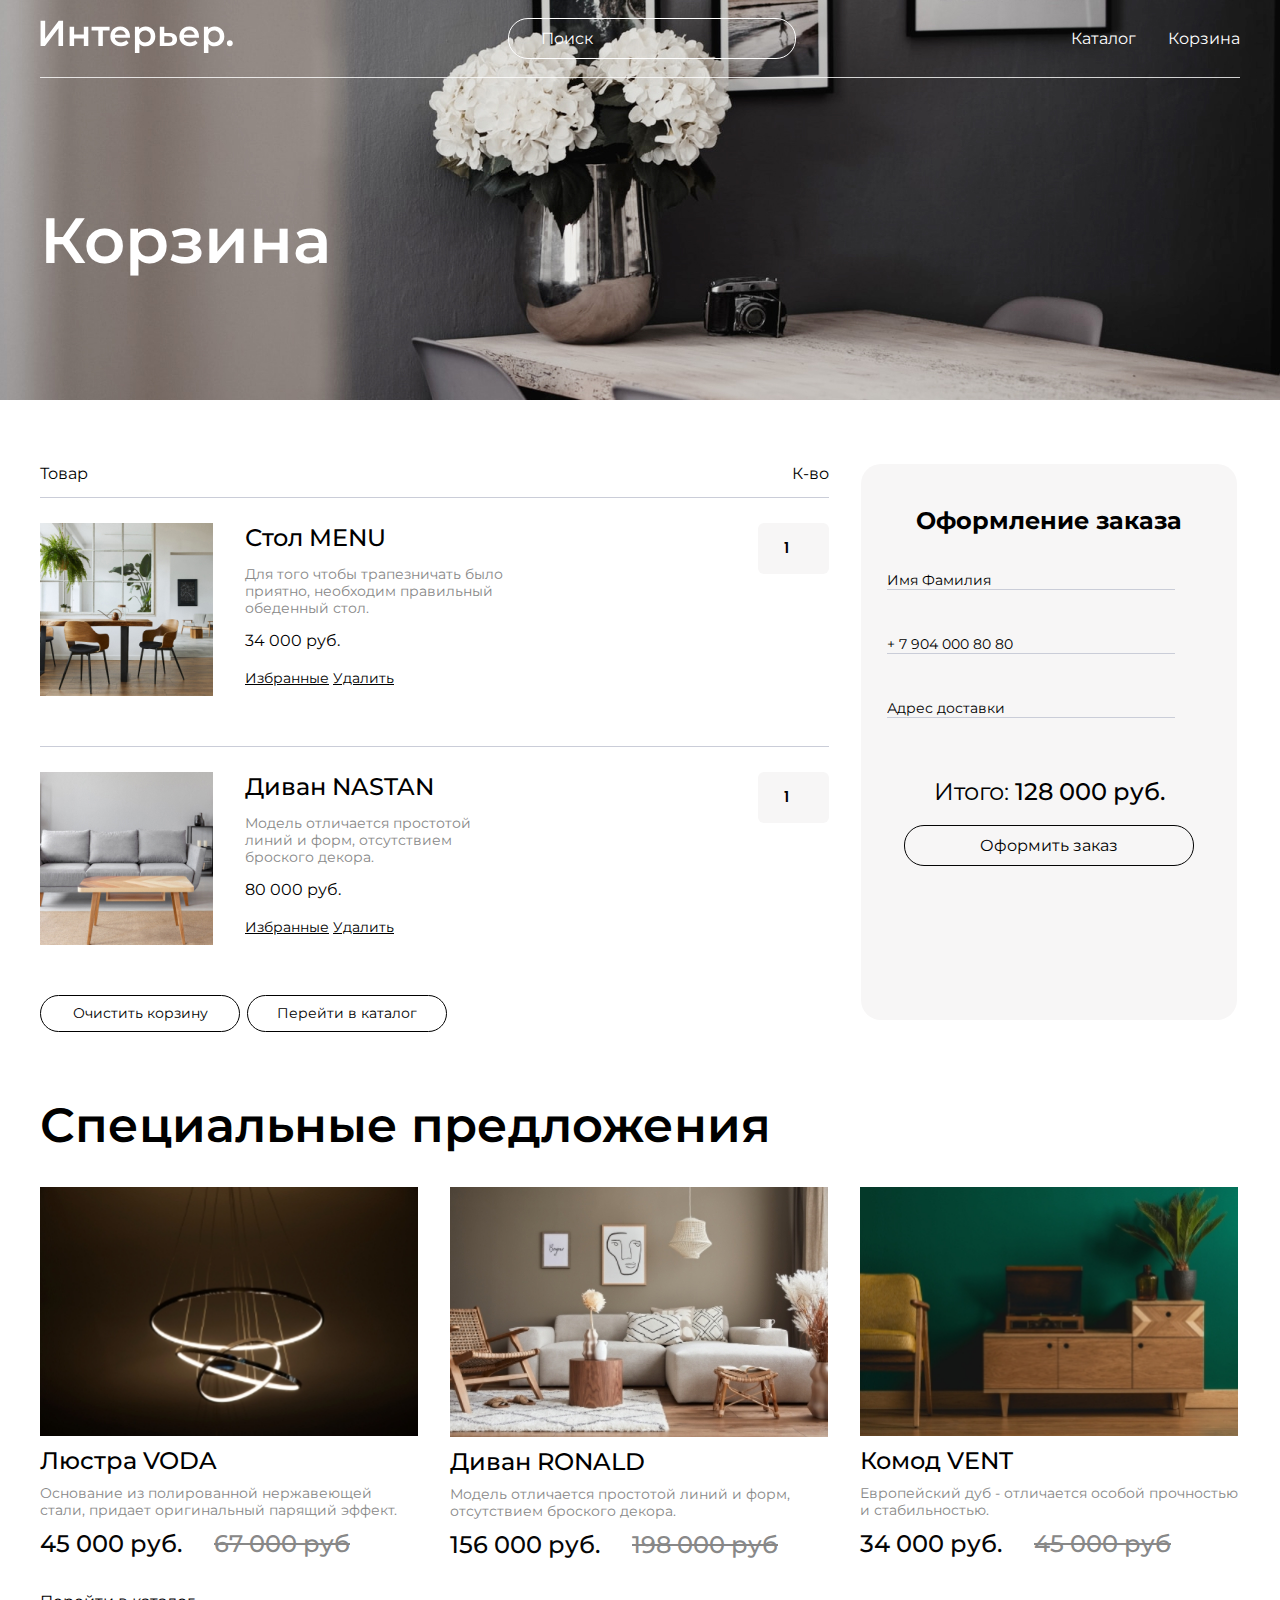
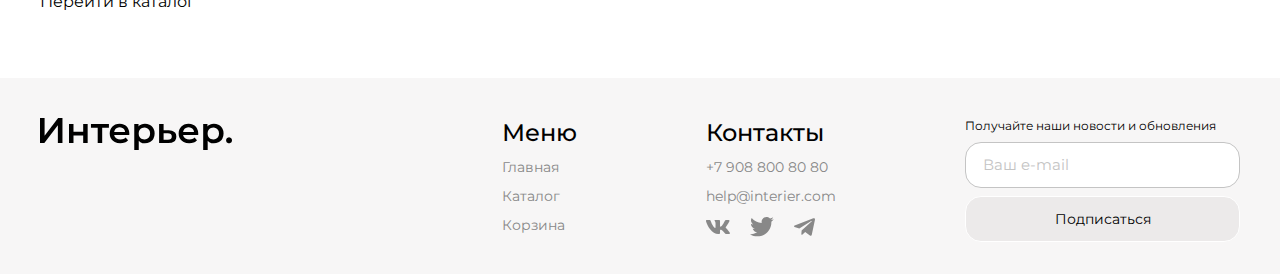
==== commit 45c7b6a9: "Revert "Merge branch 'main' into course1"" ====
--- a/basket.html
+++ b/basket.html
@@ -14,7 +14,6 @@
         rel="stylesheet">
     <link rel="stylesheet" href="style.css">
 </head>
-<<<<<<< HEAD
 
 <body>
     <div class="top top__basket center">
@@ -50,42 +49,9 @@
                         <div class="cart__link-box">
                             <a class="cart__link-basket" href="#">Избранные</a>
                             <a class="cart__link-basket" href="#">Удалить</a>
-=======
-    <body>
-        <div class="top__basket center">
-            <header class="header">
-                <a class="logo" href="index.html"><img src="img/logo.svg" alt="Логотип"></a>
-                <input placeholder="Поиск" class="header_input" type="text">
-                <nav class="navigation">
-                    <a class="navigation_link" href="catalog.html">Каталог</a>
-                    <a class="navigation_link" href="basket.html">Корзина</a>
-                </nav>
-            </header>
-            <h1 class="title__basket">Корзина </h1>
-        </div>
-        <div class="cart center">
-            <div class="cart__content">
-                    <div class="cart__name-box">
-                        <p class="head__basket" >Товар</p>
-                        <p class="head__basket">К-во</p>
-                    </div>
-                <div class="cart__item">
-                    <div class="cart__left">
-                        <img src="img/menu_mini.jpg" alt="menu_mini">
-                        <div class="cart__info">
-                            <h4 class="product__name">Стол MENU</h4>
-                            <p class="product__overview">Для того чтобы трапезничать было приятно, необходим правильный обеденный стол.</p>
-                            <p class="product__price">34 000 руб.</p>
-                            <div class="cart__link-box">
-                                <a class="cart__link-basket" href="#">Избранные</a>
-                                <a class="cart__link-basket" href="#">Удалить</a>
-                            </div>
->>>>>>> main
                         </div>
                     </div>
-                    <input class="number__basket" type="number" value="1" min="1">
                 </div>
-<<<<<<< HEAD
                 <input class="number__basket" type="number" value="1" min="1">
             </div>
             <div class="cart__item">
@@ -129,45 +95,6 @@
         </div>
     </div>
 
-=======
-                <div class="cart__item">
-                    <div class="cart__left">
-                        <img src="img/nastan mini.jpg" alt="nastan mini">
-                        <div class="cart__info">
-                            <h4 class="product__name">Диван NASTAN</h4>
-                            <p class="product__overview" >Модель отличается простотой линий и форм, отсутствием броского декора.</p>
-                            <p class="product__price" >80 000 руб.</p>
-                            <div class="cart__link-box">
-                                <a class="cart__link-basket" href="#">Избранные</a>
-                                <a class="cart__link-basket" href="#">Удалить</a>
-                            </div>
-                        </div>
-                    </div>
-                    <input class="number__basket" type="number" class="number_basket_min" value="1" min="1">
-                </div>
-            </div>
-                    <div class="cart__form">
-                        <h3 class="order" >Оформление заказа</h3>
-                        <div class="order__basket">
-                            <div class="form">
-                                <input class="design" placeholder="Имя Фамилия" type="text">
-                            </div>
-                            <div class="form">
-                                <input class="design" placeholder="+ 7 904 000 80 80" type="text">
-                            </div>
-                            <div class="form">
-                                <input class="design" placeholder="Адрес доставки" type="text">
-                            </div>
-                        </div>
-                        <p class="order__price"><span class="ingredient">Итого: 128 000 руб.</span></p>
-                        <button class="order__text-basket">Оформить заказ</button>
-                    </div>
-        </div>
-        <div class="forms center">
-            <button class="bottom_box">Очистить корзину</button>
-            <button class="bottom_box"><a href ="catalog.html" class="text_decoration_none">Перейти в каталог</a></button>
-        </div>
->>>>>>> main
     <main>
         <section class="product-box center">
             <h2 class="heading">Специальные предложения</h2>
--- a/style.css
+++ b/style.css
@@ -985,405 +985,235 @@
 }
 
 
-* {
-  margin: 0;
-  padding: 0;
-}
-
-body {
-  font-family: "Montserrat", sans-serif;
-  font-optical-sizing: auto;
-  font-weight: weight;
-  font-style: normal;
-}
-
-.center {
-  padding-left: calc(50% - 600px);
-  padding-right: calc(50% - 600px);
-}
-
-a {
-  text-align: none;
-}
-
-.top {
-  height: 735px;
-  background-image: url(img/topback.jpg);
-  background-repeat: no-repeat;
-  background-size: cover;
-}
-.top__catalog {
-  background-image: url(img/topcatalog.jpeg);
-  height: 400px;
-}
-
-.catalog__info {
-  display: flex;
-  flex-wrap: wrap;
-  flex-direction: row;
-  align-items: start;
-  justify-content: space-between;
-  padding-top: 64px;
-  height: 40px;
-}
-
-.catalog__nav {
-  display: flex;
-  gap: 10px;
-}
-
-.black_link {
-  color: #000000;
-  font-size: 16px;
-  font-weight: 400;
-  font-family: Montserrat;
-}
-
-.header {
-  height: 77px;
-  display: flex;
-  border-bottom: 0.5px solid rgba(255, 255, 255, 0.8);
-  flex-wrap: wrap;
-  justify-content: space-between;
-  align-items: center;
-}
-.header__input {
-  position: static;
-  width: 288px;
-  height: 41px;
-  flex: none;
-  flex-grow: 0;
-  margin: 0px 10px;
-  border: 1px solid #ffffff;
-  border-radius: 20px;
-  background: #ffffff;
-  box-sizing: border-box;
-  background-color: transparent;
-  outline: none;
-  color: #ffffff;
-  font-size: 16px;
-  font-weight: 400;
-  line-height: 20px;
-  letter-spacing: 0%;
-  text-align: left;
-  padding-left: 32px;
-  padding-right: 32px;
-}
-.header__input::-moz-placeholder {
-  color: #ffffff;
-}
-.header__input::placeholder {
-  color: #ffffff;
-}
-
-.navigation {
-  display: flex;
-  gap: 32px;
-}
-.navigation__link {
-  font-size: 16px;
-  line-height: 20px;
-  text-decoration: none;
-  color: #ffffff;
-  font-weight: 400;
-  letter-spacing: 0%;
-  text-align: left;
-}
-
-.catalog {
-  font-size: 16px;
-  line-height: 24px;
-  color: #ffffff;
-  font-weight: 400;
-  letter-spacing: 0%;
-  text-align: left;
-  text-decoration-line: underline;
-  margin-bottom: 64px;
-  margin-top: 31px;
-  align-items: center;
-}
-.catalog__link {
-  color: rgb(0, 0, 0);
-  font-size: 16px;
-  font-weight: 400;
-  line-height: 24px;
-  letter-spacing: 0%;
-  text-align: left;
-  text-decoration: none;
-}
-.catalog__info {
-  display: flex;
-  flex-wrap: wrap;
-  flex-direction: row;
-  align-items: start;
-  justify-content: space-between;
-  padding-top: 64px;
-  height: 40px;
-}
-.catalog__nav {
-  display: flex;
-  gap: 10px;
-}
-
-.link__black {
-  color: #000000;
-  font-size: 16px;
-  font-weight: 400;
-  font-family: Montserrat;
-}
-
-.navigation__link:hover {
-  text-decoration-line: underline;
-}
-
-.title {
-  margin-top: 64px;
-  margin-bottom: 16px;
-  text-align: left;
-  width: 792px;
-  color: #ffffff;
-  font-size: 64px;
-  font-weight: 600;
-  line-height: 70px;
-  letter-spacing: 0%;
-  text-align: left;
-}
-.title__catalog {
-  font-family: Montserrat;
-  font-size: 64px;
-  font-weight: 600;
-  line-height: 70px;
-  text-align: left;
-  color: #FFFFFF;
-  margin-top: 127px;
-}
-
-.tagline {
-  font-size: 24px;
-  line-height: 32px;
-  margin-bottom: 16px;
-  color: #ffffff;
-  font-weight: 400;
-  letter-spacing: 0%;
-  text-align: left;
-}
-
-.catalog {
-  font-size: 16px;
-  line-height: 24px;
-  color: #ffffff;
-  font-weight: 400;
-  letter-spacing: 0%;
-  text-align: left;
-  text-decoration-line: underline;
-  margin-bottom: 64px;
-  margin-top: 31px;
-  align-items: center;
-}
-
-.heading {
-  padding-top: 64px;
-  margin-bottom: 32px;
-  text-align: left;
-  width: 792px;
-  color: rgb(0, 0, 0);
-  font-size: 48px;
-  font-weight: 600;
-  line-height: 59px;
-  letter-spacing: 0%;
-  text-align: left;
-}
-
-.for {
-  display: grid;
-  gap: 32px;
-  grid-template-columns: repeat(12, 1fr);
-  margin-top: 32px;
-}
-.for__item {
-  height: 415px;
-  grid-column: span 4;
-  color: #ffffff;
-  font-size: 34px;
-  font-weight: 600;
-  line-height: 41px;
-  letter-spacing: 0%;
-  font-style: normal;
-  font-optical-sizing: auto;
-  unicode-bidi: isolate;
-  display: flex;
-  justify-content: center;
-  align-items: center;
-}
-.for__item_big {
-  grid-column: span 6;
-}
-.for__item_1 {
-  background-image: url(img/for_1.jpeg);
-}
-.for__item_2 {
-  background-image: url(img/for_2.jpg);
-}
-.for__item_3 {
-  background-image: url(img/for_3.jpg);
-}
-.for__item_4 {
-  background-image: url(img/for_4.jpg);
-}
-.for__item_5 {
-  background-image: url(img/for_5.jpg);
-}
-
-.product {
-  width: 378px;
-  display: flex;
-  flex-direction: column;
-  gap: 10px;
-}
-.product__content {
-  height: 250px;
-  background-repeat: no-repeat;
-  block-size: auto;
-  margin-top: 32px;
-  display: flex;
-  flex-wrap: wrap;
-  -moz-column-gap: 32px;
-  column-gap: 32px;
-  row-gap: 48px;
-}
-.product__img {
-  width: 100%;
-}
-.product__name {
-  font-weight: 500;
-  font-size: 24px;
-  line-height: 29px;
-  color: rgb(0, 0, 0);
-  letter-spacing: 0%;
-  text-align: left;
-}
-.product__overview {
-  font-size: 14px;
-  line-height: 17px;
-  color: rgb(136, 136, 136);
-  font-weight: 400;
-  letter-spacing: 0%;
-  text-align: left;
-}
-.product__box-price {
-  display: flex;
-  gap: 32px;
-  color: rgb(5, 5, 5);
-  font-size: 24px;
-  font-weight: 500;
-  line-height: 29px;
-  letter-spacing: 0%;
-  text-align: left;
-}
-.product__price-sale {
-  font-weight: 500;
-  font-size: 24px;
-  line-height: 29px;
-  text-decoration-line: line-through;
-  color: rgb(136, 136, 136);
-  letter-spacing: 0%;
-  text-align: left;
-}
-
-.footer {
-  background: rgb(247, 246, 246);
-  display: flex;
-  padding-bottom: 32px;
-  padding-top: 40px;
-  justify-content: space-between;
-  flex-wrap: wrap;
-  background-size: cover;
-}
-
-.menu {
-  font-weight: 500;
-  font-size: 24px;
-  line-height: 29px;
-  color: #000000;
-}
-
-.contacts {
-  font-weight: 500;
-  font-size: 24px;
-  line-height: 29px;
-  color: #000000;
-}
-
-.footer__content {
-  width: 792px;
-  display: flex;
-  justify-content: flex-end;
-  flex-wrap: wrap;
-}
-.footer__info {
-  display: flex;
-  gap: 129px;
-  flex-wrap: nowrap;
-}
-.footer__item {
-  flex-direction: column;
-  gap: 12px;
-  flex-wrap: wrap;
-  display: flex;
-}
-.footer__icons {
-  display: flex;
-  gap: 20px;
-  align-items: center;
-  flex-wrap: wrap;
-}
-.footer__form {
-  display: flex;
-  flex-direction: column;
-  gap: 8px;
-  flex-wrap: wrap;
-}
-
-.nav-down_link {
-  font-weight: 500;
-  font-size: 14px;
-  line-height: 17px;
-  color: #888888;
-  text-decoration: none;
-}
-
-.nav-down_link:hover {
-  text-decoration-line: underline;
-}
-
-.subscription {
-  font-size: 12px;
-  line-height: 16px;
-  color: #000000;
-}
-
-.email {
-  box-sizing: border-box;
-  border: 1px solid #C4C4C4;
-  border-radius: 16px;
-  background: #ffffff;
-  line-height: 15px;
-  letter-spacing: 0%;
-  width: 275px;
-  height: 46px;
-  padding-left: 17px;
-}
-
-.email::-moz-placeholder {
-  color: #C4C4C4;
-  font-family: Montserrat;
-  font-weight: 400;
-  font-size: 15px;
-}
-
-.email::placeholder {
-  color: #C4C4C4;
-  font-family: Montserrat;
-  font-weight: 400;
-  font-size: 15px;
+@media (max-width: 767px) {
+  * {
+    margin: 0;
+    padding: 0;
+  }
+  .center {
+    padding-left: 16px;
+    padding-right: 16px;
+  }
+  .header {
+    height: 57px;
+    border-bottom: none;
+  }
+  .header__input {
+    display: none;
+  }
+  .top {
+    background-position: center;
+    padding-top: 32px;
+    height: 703px;
+  }
+  .top__catalog {
+    height: 368px;
+    padding: 16px;
+  }
+  .top__basket {
+    background-position: center;
+    padding-top: 32px;
+    height: 400px;
+  }
+  .navigation {
+    display: none;
+  }
+  .navigation__mobil {
+    display: flex;
+    align-items: center;
+    gap: 32px;
+  }
+  .navigation__link {
+    display: none;
+  }
+  .cart {
+    display: flex;
+    flex-direction: column;
+  }
+  .cart__content {
+    width: auto;
+  }
+  .cart__info {
+    width: 253px;
+  }
+  .cart__name-box {
+    display: none;
+  }
+  .cart__left {
+    width: 253px;
+  }
+  .cart__item {
+    width: auto;
+  }
+  .cart__form {
+    max-width: 376px;
+    width: auto;
+  }
+  .logo__img {
+    width: 99px;
+  }
+  .title {
+    font-size: 48px;
+    font-weight: 600;
+    line-height: 58.51px;
+    text-align: center;
+    width: auto;
+    height: 177px;
+    top: 118px;
+    left: 16px;
+  }
+  .title__catalog {
+    font-family: Montserrat;
+    font-size: 48px;
+    font-weight: 600;
+    line-height: 59px;
+    text-align: center;
+    margin-top: 82px;
+  }
+  .title__basket {
+    font-family: Montserrat;
+    font-size: 48px;
+    font-weight: 600;
+    line-height: 58.51px;
+    text-align: center;
+  }
+  .tagline {
+    font-size: 16px;
+    font-weight: 400;
+    line-height: 32px;
+    text-align: center;
+  }
+  .catalog {
+    font-size: 14px;
+    font-weight: 400;
+    height: auto;
+    display: flex;
+    justify-content: center;
+  }
+  .catalog__main {
+    font-size: 16px;
+    font-weight: 400;
+    color: #000;
+    margin-top: 32px;
+    margin-bottom: 32px;
+  }
+  .catalog__info {
+    height: auto;
+    gap: 14px;
+    padding-top: 32px;
+  }
+  .catalog__nav {
+    align-items: center;
+    height: 32px;
+  }
+  .heading {
+    font-size: 24px;
+    font-weight: 600;
+    line-height: 29.26px;
+    text-align: left;
+    width: auto;
+    width: 100%;
+  }
+  .for {
+    grid-template-columns: repeat(4, 1 fr);
+    gap: 16px;
+  }
+  .for__item {
+    grid-column: 1/-1;
+    width: auto;
+    font-size: 28px;
+    font-weight: 600;
+    line-height: 34.13px;
+    text-align: center;
+    background-position: center;
+    background-repeat: no-repeat;
+  }
+  .for_big {
+    height: 244px;
+    width: auto;
+  }
+  .product {
+    width: auto;
+  }
+  .product__name {
+    font-size: 18px;
+    font-weight: 400;
+    line-height: 21.94px;
+  }
+  .product__price {
+    font-size: 18px;
+    font-weight: 400;
+    line-height: 21.94px;
+  }
+  .product__overview {
+    font-size: 12px;
+    font-weight: 400;
+    line-height: 14.63px;
+  }
+  .product-content {
+    flex-direction: column;
+    flex-wrap: nowrap;
+  }
+  .form__buttons {
+    display: flex;
+    flex-direction: column-reverse;
+    align-items: flex-start;
+  }
+  .footer {
+    padding-bottom: 32px;
+  }
+  .footer__content {
+    justify-content: center;
+    gap: 34px;
+  }
+  .footer__info {
+    gap: 100px;
+    display: flex;
+    flex-direction: row;
+    flex-wrap: wrap;
+  }
+  .footer__logo {
+    display: none;
+  }
+  .footer__form {
+    margin: auto;
+  }
+  .img__basket {
+    display: none;
+  }
+  .filtering-form__frame {
+    width: auto;
+    right: auto;
+  }
+  .filtering-form__content-wrapper {
+    display: flex;
+    flex-wrap: nowrap;
+    height: auto;
+    min-width: 190.5px;
+  }
+  .button-apply {
+    display: flex;
+    flex-direction: column;
+  }
+  .button__box {
+    font-size: 12px;
+    font-weight: 400;
+    line-height: 14.63px;
+    text-align: center;
+    max-width: 163px;
+  }
+  .button__box-catalog {
+    font-size: 12px;
+    font-weight: 400;
+    line-height: 14.63px;
+    text-align: center;
+    width: 163px;
+    height: 37px;
+    padding: 11px 0px 11px 6px;
+    gap: 10px;
+    border-radius: 50px;
+  }
+  .heading {
+    width: 100%;
+  }
 }/*# sourceMappingURL=style.css.map */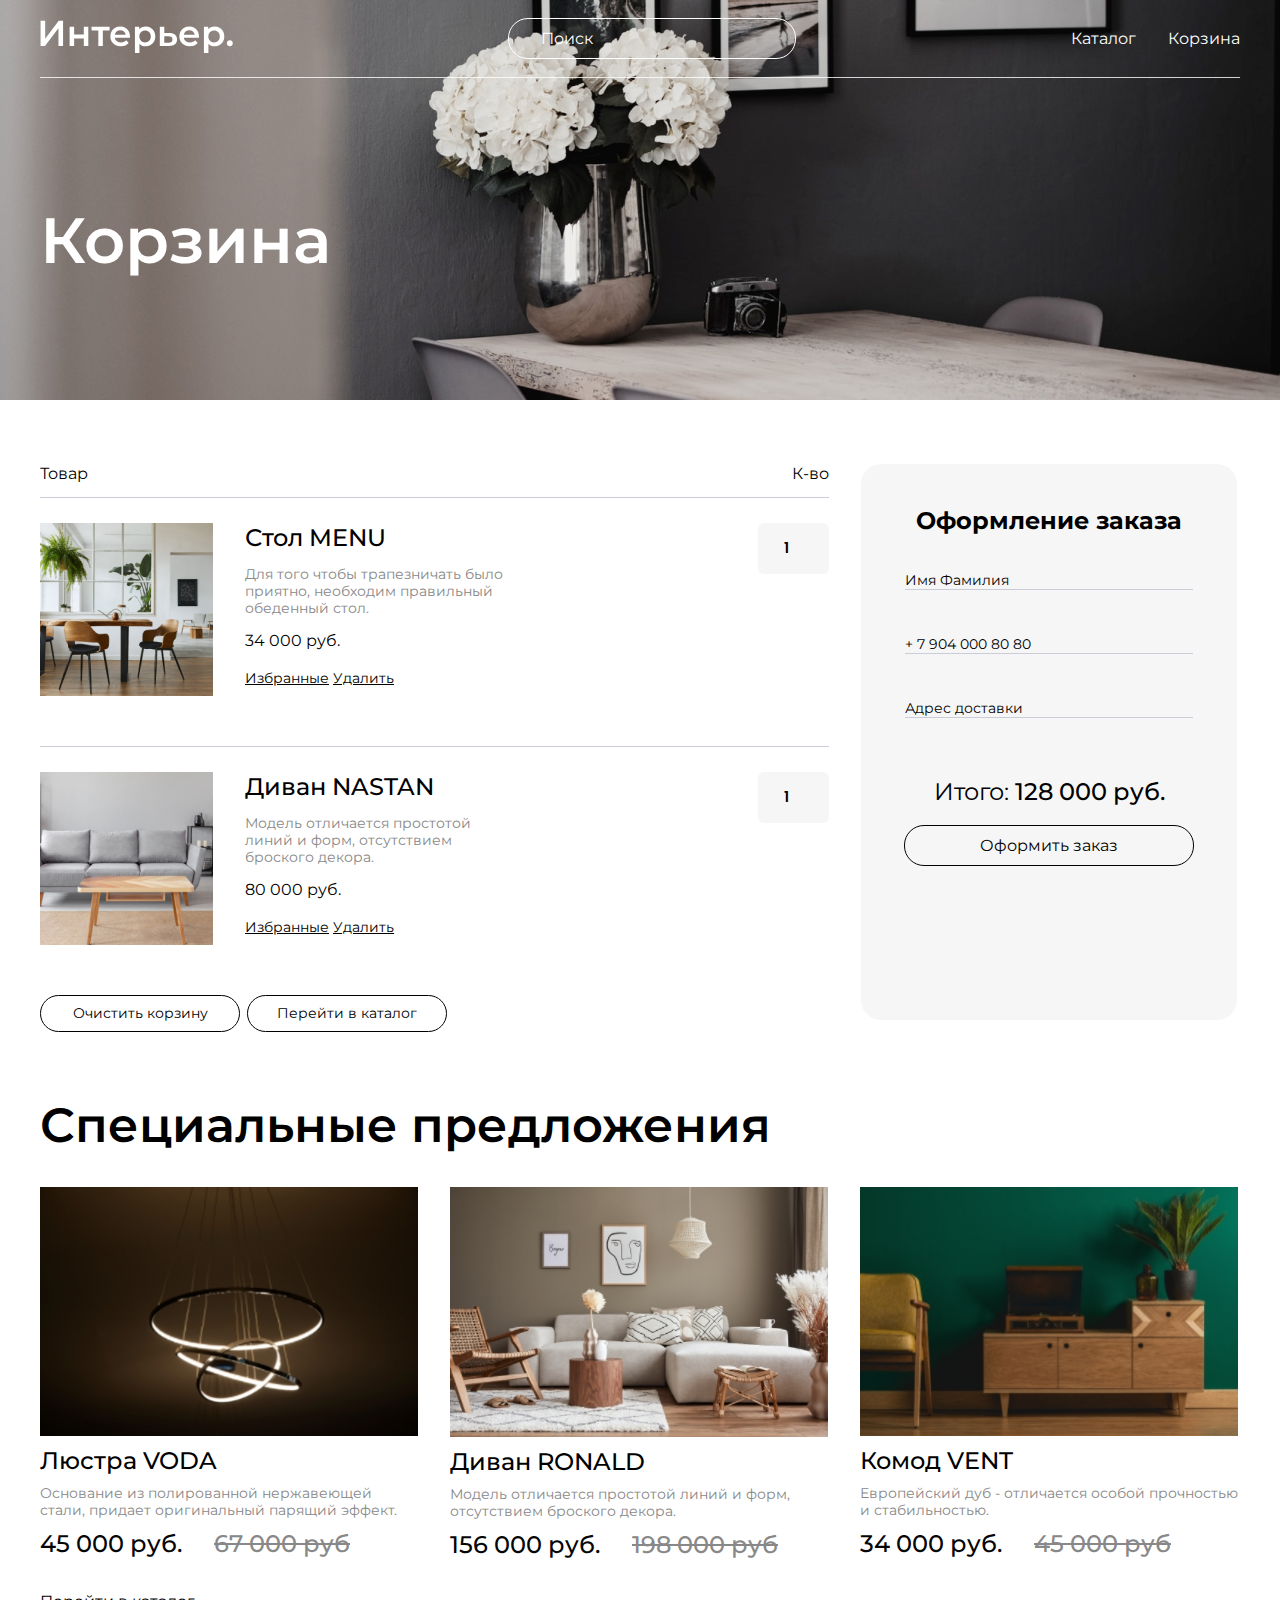
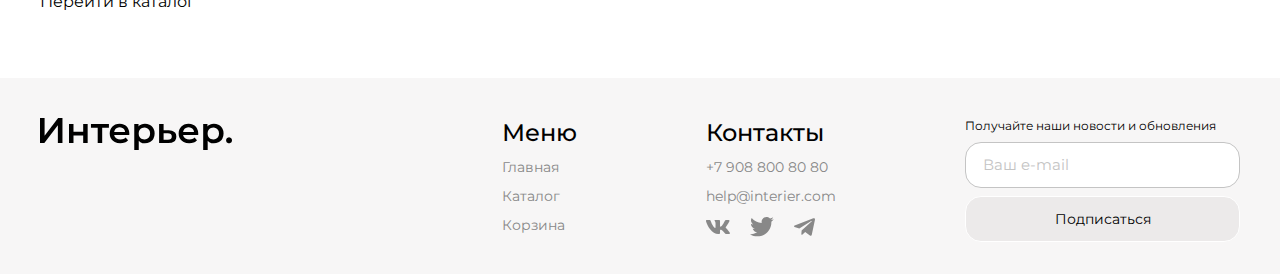
==== commit 7cae1884: "Доработка моб. корзины" ====
--- a/basket.html
+++ b/basket.html
@@ -70,7 +70,7 @@
                 </div>
                 <input class="number__basket" type="number" value="1" min="1">
             </div>
-            <div class="forms center">
+            <div class="forms">
                 <button class="button__box">Очистить корзину</button>
                 <form action="catalog.html">
                     <button class="button__box-catalog">Перейти в каталог</button>
--- a/style.css
+++ b/style.css
@@ -249,6 +249,7 @@
   color: rgb(0, 0, 0);
   letter-spacing: 0%;
   text-align: left;
+  text-wrap: nowrap;
 }
 
 .product__overview {
@@ -426,6 +427,45 @@
   font-family: Montserrat;
 }
 
+.filter-button {
+  background-image: url(img/arrow.svg);
+  background-repeat: no-repeat;
+  background-position: right 20px center;
+  -webkit-appearance: none;
+  -moz-appearance: none;
+  appearance: none;
+  box-sizing: border-box;
+  border: 1px solid rgb(196, 196, 196);
+  border-radius: 20px;
+  width: 182px;
+  height: 40px;
+  font-size: 16px;
+  font-weight: 500;
+  padding-top: 9px;
+  text-align: start;
+  padding-left: 23px;
+}
+
+summary::marker {
+  display: none;
+  content: "";
+}
+
+.filtering-form__frame {
+  display: flex;
+  flex-direction: column;
+  flex-wrap: wrap;
+  background-color: white;
+  width: 541.5px;
+  box-shadow: 0px 4px 67px -12px rgba(0, 0, 0, 0.3215686275);
+  align-items: flex-end;
+  align-content: space-around;
+  justify-content: space-between;
+  position: absolute;
+  right: 0;
+  top: 40px;
+}
+
 .top__basket {
   height: 400px;
   background-image: url(img/basket_top.jpg);
@@ -463,9 +503,6 @@
   justify-content: space-between;
   align-items: flex-start;
 }
-.cart__info {
-  width: 276px;
-}
 .cart__left {
   display: flex;
   gap: 32px;
@@ -487,6 +524,7 @@
   display: flex;
   flex-direction: column;
   gap: 14px;
+  width: 276px;
 }
 .cart__link-basket {
   font-family: Montserrat;
@@ -564,8 +602,6 @@
   left: 968px;
   padding-top: 35px;
   padding-bottom: 64px;
-  padding-right: 64px;
-  padding-left: 27px;
   display: flex;
   flex-direction: column;
   gap: 44px;
@@ -985,6 +1021,85 @@
 }
 
 
+@media (max-width: 1248px) {
+  .center {
+    padding-left: 24px;
+    padding-right: 24px;
+  }
+  .cart {
+    display: flex;
+    grid-template-columns: repeat(12, 1fr);
+    gap: 32px;
+    margin-top: 64px;
+    flex-direction: column;
+  }
+  .cart__name-box {
+    display: flex;
+    justify-content: space-between;
+    padding-bottom: 14px;
+  }
+  .cart__item {
+    border-top: 0.5px solid #CACDD8;
+    padding-top: 25px;
+    padding-bottom: 50px;
+    display: flex;
+    justify-content: space-between;
+    align-items: flex-start;
+  }
+  .cart__left {
+    display: flex;
+    gap: 32px;
+  }
+  .cart__form {
+    background: #F7F6F6;
+    border-radius: 20px;
+    height: 556px;
+    grid-column: span 4;
+    display: flex;
+    flex-direction: column;
+    align-items: center;
+    width: 376px;
+  }
+  .cart__content {
+    grid-column: span 8;
+  }
+  .cart__info {
+    display: flex;
+    flex-direction: column;
+    gap: 14px;
+    width: 276px;
+  }
+  .cart__link-basket {
+    font-family: Montserrat;
+    font-size: 14px;
+    font-weight: 400;
+    line-height: 29.4px;
+    text-align: center;
+    color: #000000;
+  }
+  .footer__logo {
+    display: none;
+  }
+  .product-content {
+    -moz-column-gap: 29px;
+         column-gap: 29px;
+  }
+  .footer {
+    background: rgb(247, 246, 246);
+    display: flex;
+    padding-bottom: 32px;
+    padding-top: 40px;
+    justify-content: center;
+    flex-wrap: wrap;
+    background-size: cover;
+  }
+  .title__basket {
+    line-height: normal;
+  }
+  .heading {
+    width: 729px;
+  }
+}
 @media (max-width: 767px) {
   * {
     margin: 0;
@@ -1171,6 +1286,7 @@
     display: flex;
     flex-direction: row;
     flex-wrap: wrap;
+    justify-content: center;
   }
   .footer__logo {
     display: none;
@@ -1183,7 +1299,8 @@
   }
   .filtering-form__frame {
     width: auto;
-    right: auto;
+    right: -124px;
+    top: 40px;
   }
   .filtering-form__content-wrapper {
     display: flex;
@@ -1216,4 +1333,17 @@
   .heading {
     width: 100%;
   }
+  .order__basket {
+    max-width: 288px;
+    height: 143px;
+    top: 577px;
+    left: 968px;
+    padding-top: 35px;
+    padding-bottom: 64px;
+    padding-right: 64px;
+    padding-left: 27px;
+    display: flex;
+    flex-direction: column;
+    gap: 44px;
+  }
 }/*# sourceMappingURL=style.css.map */